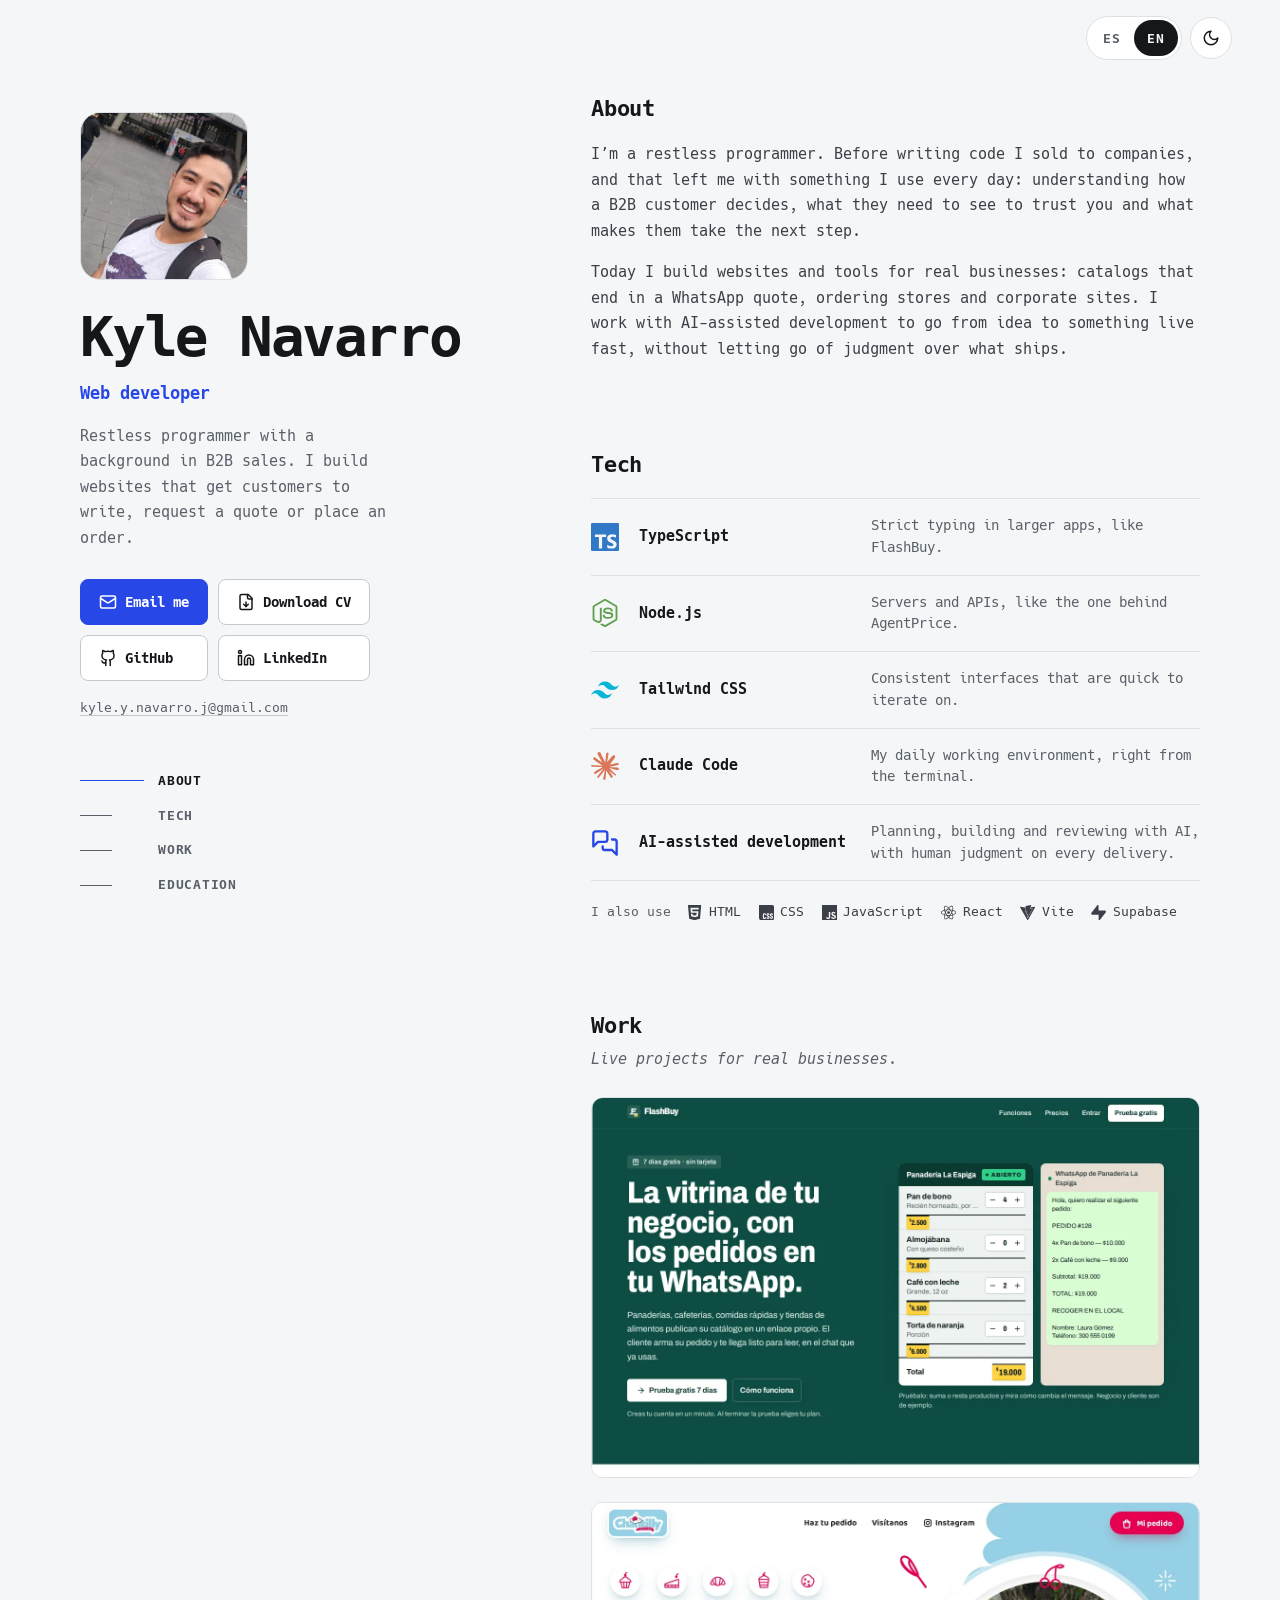
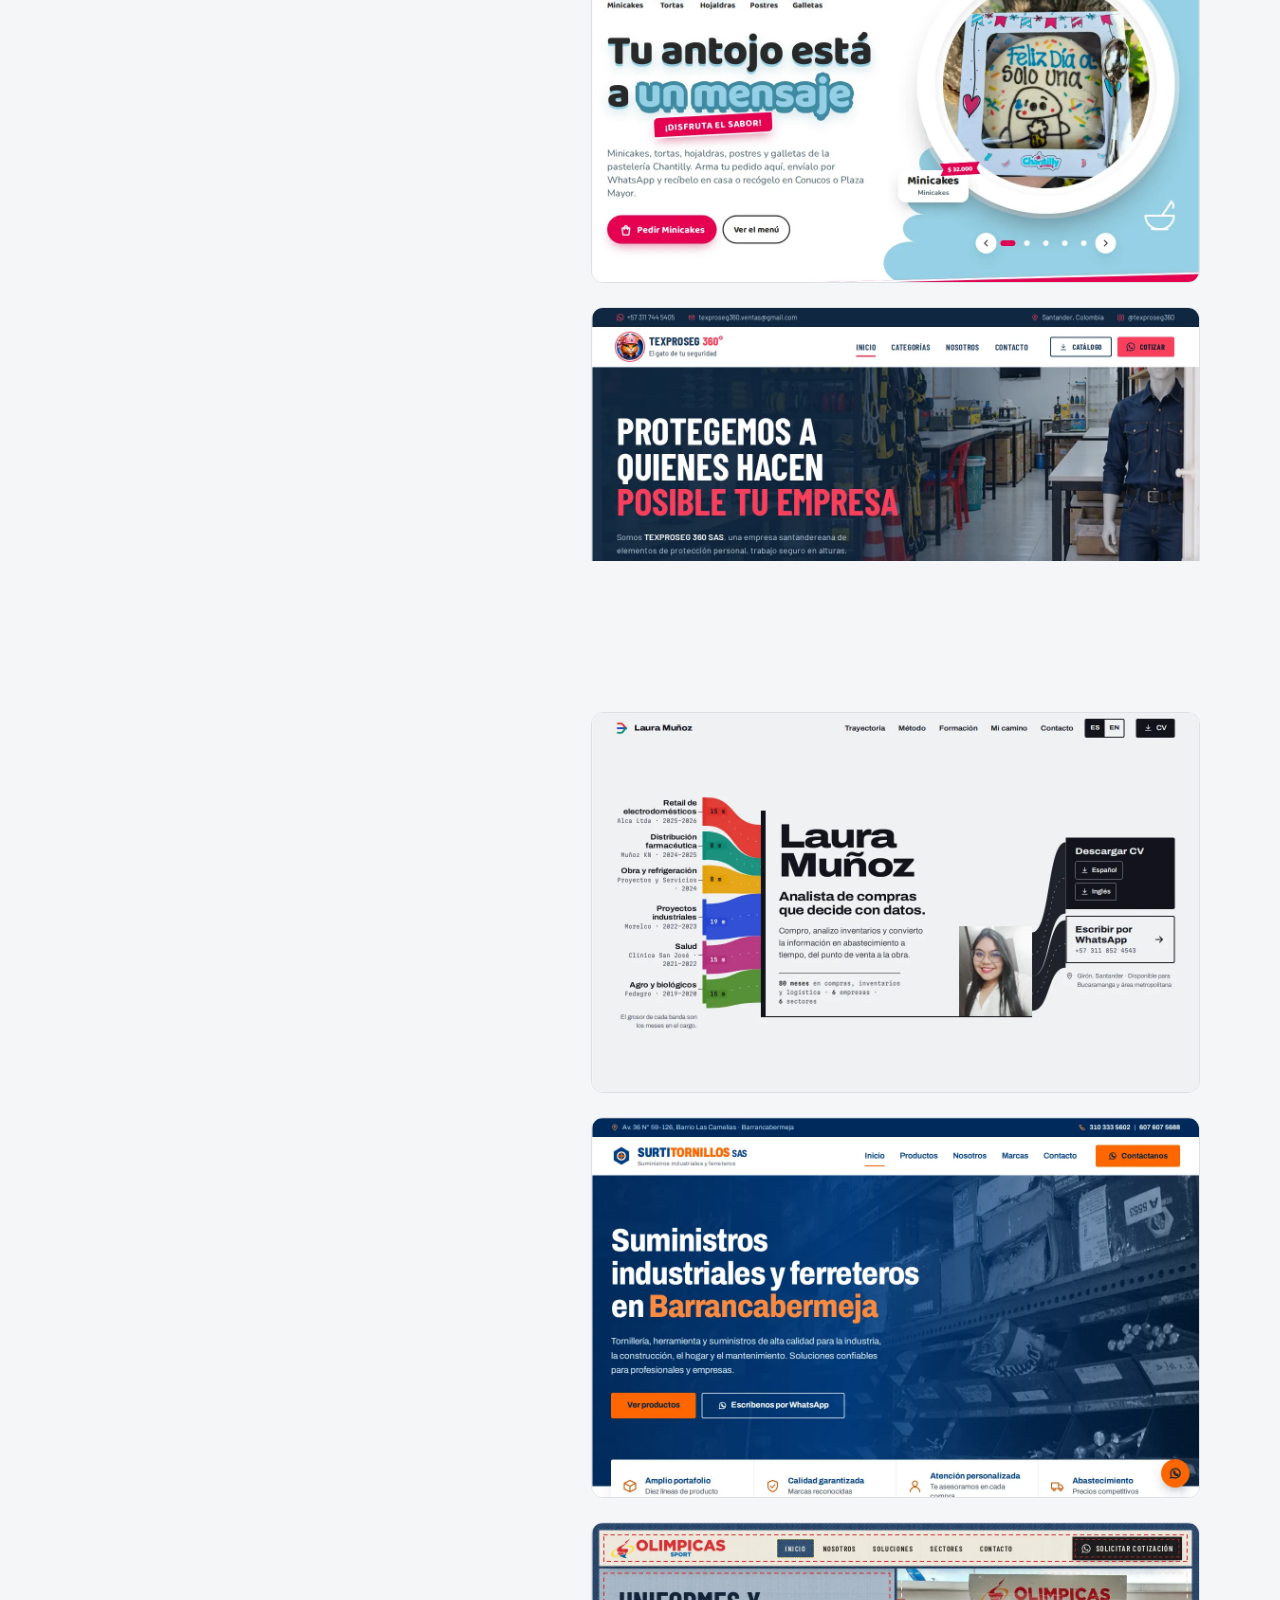
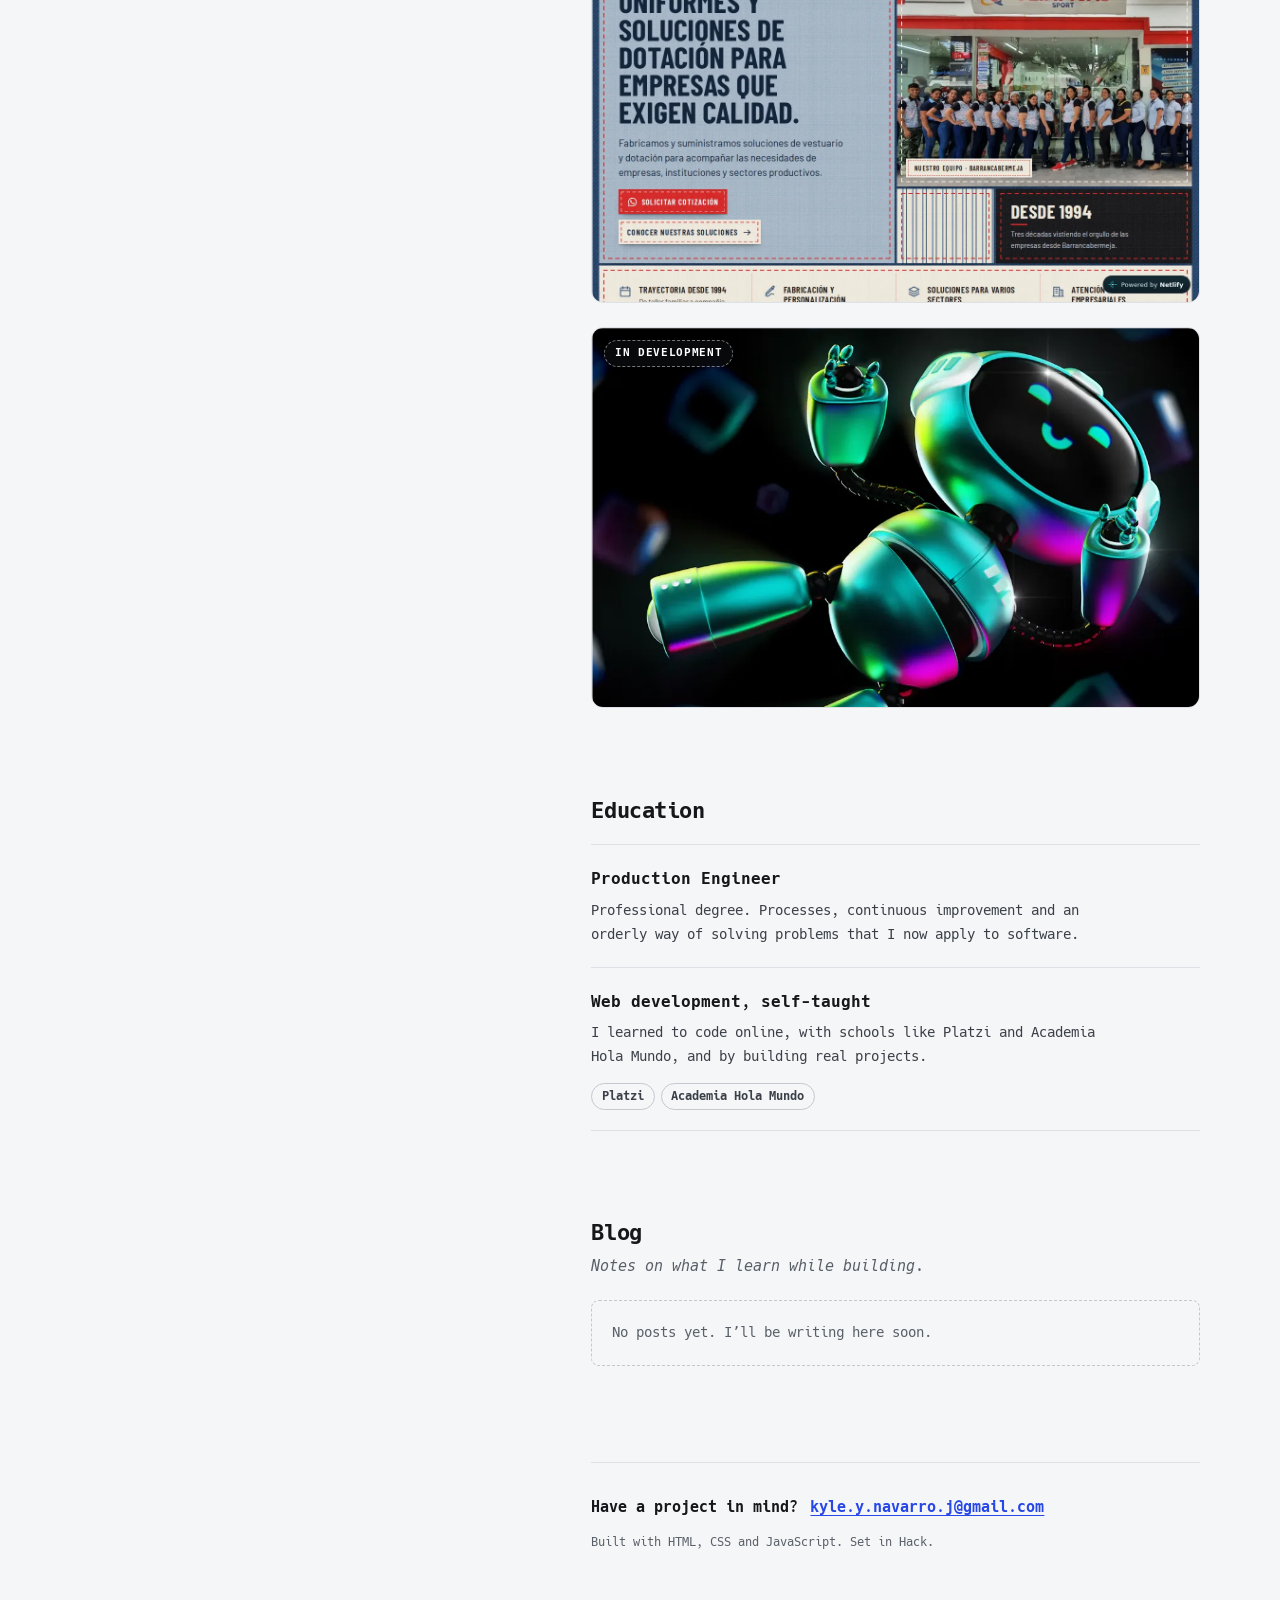
==== index.html @ 1c6d70a5 "Portafolio de Kyle Navarro: sitio estático bilingüe con tema claro/oscuro y CV Co-Authored-By: Claud" ====
<!doctype html>
<html lang="es" class="no-js">
<head>
  <meta charset="utf-8">
  <meta name="viewport" content="width=device-width, initial-scale=1">
  <title>Kyle Navarro · Desarrollador web</title>
  <meta name="description" content="Kyle Navarro, desarrollador web con background en ventas B2B. Webs y herramientas que llevan al cliente a cotizar, pedir o escribir." data-i18n-attr="content:meta.description">
  <meta name="color-scheme" content="light dark">
  <meta name="theme-color" content="#F5F6F7" media="(prefers-color-scheme: light)">
  <meta name="theme-color" content="#0D0F12" media="(prefers-color-scheme: dark)">
  <meta property="og:type" content="website">
  <meta property="og:title" content="Kyle Navarro · Desarrollador web">
  <meta property="og:description" content="Programador inquieto con background en ventas B2B.">
  <meta property="og:image" content="img/kyle-navarro.png">
  <link rel="icon" href="img/favicon.svg" type="image/svg+xml">
  <link rel="preload" href="fonts/hack-regular.woff2" as="font" type="font/woff2" crossorigin>
  <link rel="preload" href="fonts/hack-bold.woff2" as="font" type="font/woff2" crossorigin>
  <link rel="stylesheet" href="css/styles.css">
  <script>
    // Tema e idioma antes de pintar, para que no parpadee.
    (function () {
      var root = document.documentElement;
      root.classList.remove('no-js');
      root.classList.add('js');
      var theme = null;
      try { theme = localStorage.getItem('kn-theme'); } catch (e) {}
      if (theme !== 'light' && theme !== 'dark') {
        theme = window.matchMedia('(prefers-color-scheme: dark)').matches ? 'dark' : 'light';
      }
      root.dataset.theme = theme;
    })();
  </script>
</head>
<body>
  <svg xmlns="http://www.w3.org/2000/svg" style="display:none"><symbol id="b-typescript" viewBox="0 0 24 24"><path fill="currentColor" d="M1.125 0C.502 0 0 .502 0 1.125v21.75C0 23.498.502 24 1.125 24h21.75c.623 0 1.125-.502 1.125-1.125V1.125C24 .502 23.498 0 22.875 0zm17.363 9.75c.612 0 1.154.037 1.627.111a6.38 6.38 0 0 1 1.306.34v2.458a3.95 3.95 0 0 0-.643-.361 5.093 5.093 0 0 0-.717-.26 5.453 5.453 0 0 0-1.426-.2c-.3 0-.573.028-.819.086a2.1 2.1 0 0 0-.623.242c-.17.104-.3.229-.393.374a.888.888 0 0 0-.14.49c0 .196.053.373.156.529.104.156.252.304.443.444s.423.276.696.41c.273.135.582.274.926.416.47.197.892.407 1.266.628.374.222.695.473.963.753.268.279.472.598.614.957.142.359.214.776.214 1.253 0 .657-.125 1.21-.373 1.656a3.033 3.033 0 0 1-1.012 1.085 4.38 4.38 0 0 1-1.487.596c-.566.12-1.163.18-1.79.18a9.916 9.916 0 0 1-1.84-.164 5.544 5.544 0 0 1-1.512-.493v-2.63a5.033 5.033 0 0 0 3.237 1.2c.333 0 .624-.03.872-.09.249-.06.456-.144.623-.25.166-.108.29-.234.373-.38a1.023 1.023 0 0 0-.074-1.089 2.12 2.12 0 0 0-.537-.5 5.597 5.597 0 0 0-.807-.444 27.72 27.72 0 0 0-1.007-.436c-.918-.383-1.602-.852-2.053-1.405-.45-.553-.676-1.222-.676-2.005 0-.614.123-1.141.369-1.582.246-.441.58-.804 1.004-1.089a4.494 4.494 0 0 1 1.47-.629 7.536 7.536 0 0 1 1.77-.201zm-15.113.188h9.563v2.166H9.506v9.646H6.789v-9.646H3.375z"/></symbol><symbol id="b-nodedotjs" viewBox="0 0 24 24"><path fill="currentColor" d="M11.998,24c-0.321,0-0.641-0.084-0.922-0.247l-2.936-1.737c-0.438-0.245-0.224-0.332-0.08-0.383 c0.585-0.203,0.703-0.25,1.328-0.604c0.065-0.037,0.151-0.023,0.218,0.017l2.256,1.339c0.082,0.045,0.197,0.045,0.272,0l8.795-5.076 c0.082-0.047,0.134-0.141,0.134-0.238V6.921c0-0.099-0.053-0.192-0.137-0.242l-8.791-5.072c-0.081-0.047-0.189-0.047-0.271,0 L3.075,6.68C2.99,6.729,2.936,6.825,2.936,6.921v10.15c0,0.097,0.054,0.189,0.139,0.235l2.409,1.392 c1.307,0.654,2.108-0.116,2.108-0.89V7.787c0-0.142,0.114-0.253,0.256-0.253h1.115c0.139,0,0.255,0.112,0.255,0.253v10.021 c0,1.745-0.95,2.745-2.604,2.745c-0.508,0-0.909,0-2.026-0.551L2.28,18.675c-0.57-0.329-0.922-0.945-0.922-1.604V6.921 c0-0.659,0.353-1.275,0.922-1.603l8.795-5.082c0.557-0.315,1.296-0.315,1.848,0l8.794,5.082c0.57,0.329,0.924,0.944,0.924,1.603 v10.15c0,0.659-0.354,1.273-0.924,1.604l-8.794,5.078C12.643,23.916,12.324,24,11.998,24z M19.099,13.993 c0-1.9-1.284-2.406-3.987-2.763c-2.731-0.361-3.009-0.548-3.009-1.187c0-0.528,0.235-1.233,2.258-1.233 c1.807,0,2.473,0.389,2.747,1.607c0.024,0.115,0.129,0.199,0.247,0.199h1.141c0.071,0,0.138-0.031,0.186-0.081 c0.048-0.054,0.074-0.123,0.067-0.196c-0.177-2.098-1.571-3.076-4.388-3.076c-2.508,0-4.004,1.058-4.004,2.833 c0,1.925,1.488,2.457,3.895,2.695c2.88,0.282,3.103,0.703,3.103,1.269c0,0.983-0.789,1.402-2.642,1.402 c-2.327,0-2.839-0.584-3.011-1.742c-0.02-0.124-0.126-0.215-0.253-0.215h-1.137c-0.141,0-0.254,0.112-0.254,0.253 c0,1.482,0.806,3.248,4.655,3.248C17.501,17.007,19.099,15.91,19.099,13.993z"/></symbol><symbol id="b-tailwindcss" viewBox="0 0 24 24"><path fill="currentColor" d="M12.001,4.8c-3.2,0-5.2,1.6-6,4.8c1.2-1.6,2.6-2.2,4.2-1.8c0.913,0.228,1.565,0.89,2.288,1.624 C13.666,10.618,15.027,12,18.001,12c3.2,0,5.2-1.6,6-4.8c-1.2,1.6-2.6,2.2-4.2,1.8c-0.913-0.228-1.565-0.89-2.288-1.624 C16.337,6.182,14.976,4.8,12.001,4.8z M6.001,12c-3.2,0-5.2,1.6-6,4.8c1.2-1.6,2.6-2.2,4.2-1.8c0.913,0.228,1.565,0.89,2.288,1.624 c1.177,1.194,2.538,2.576,5.512,2.576c3.2,0,5.2-1.6,6-4.8c-1.2,1.6-2.6,2.2-4.2,1.8c-0.913-0.228-1.565-0.89-2.288-1.624 C10.337,13.382,8.976,12,6.001,12z"/></symbol><symbol id="b-claude" viewBox="0 0 24 24"><path fill="currentColor" d="m4.7144 15.9555 4.7174-2.6471.079-.2307-.079-.1275h-.2307l-.7893-.0486-2.6956-.0729-2.3375-.0971-2.2646-.1214-.5707-.1215-.5343-.7042.0546-.3522.4797-.3218.686.0608 1.5179.1032 2.2767.1578 1.6514.0972 2.4468.255h.3886l.0546-.1579-.1336-.0971-.1032-.0972L6.973 9.8356l-2.55-1.6879-1.3356-.9714-.7225-.4918-.3643-.4614-.1578-1.0078.6557-.7225.8803.0607.2246.0607.8925.686 1.9064 1.4754 2.4893 1.8336.3643.3035.1457-.1032.0182-.0728-.164-.2733-1.3539-2.4467-1.445-2.4893-.6435-1.032-.17-.6194c-.0607-.255-.1032-.4674-.1032-.7285L6.287.1335 6.6997 0l.9957.1336.419.3642.6192 1.4147 1.0018 2.2282 1.5543 3.0296.4553.8985.2429.8318.091.255h.1579v-.1457l.1275-1.706.2368-2.0947.2307-2.6957.0789-.7589.3764-.9107.7468-.4918.5828.2793.4797.686-.0668.4433-.2853 1.8517-.5586 2.9021-.3643 1.9429h.2125l.2429-.2429.9835-1.3053 1.6514-2.0643.7286-.8196.85-.9046.5464-.4311h1.0321l.759 1.1293-.34 1.1657-1.0625 1.3478-.8804 1.1414-1.2628 1.7-.7893 1.36.0729.1093.1882-.0183 2.8535-.607 1.5421-.2794 1.8396-.3157.8318.3886.091.3946-.3278.8075-1.967.4857-2.3072.4614-3.4364.8136-.0425.0304.0486.0607 1.5482.1457.6618.0364h1.621l3.0175.2247.7892.522.4736.6376-.079.4857-1.2142.6193-1.6393-.3886-3.825-.9107-1.3113-.3279h-.1822v.1093l1.0929 1.0686 2.0035 1.8092 2.5075 2.3314.1275.5768-.3218.4554-.34-.0486-2.2039-1.6575-.85-.7468-1.9246-1.621h-.1275v.17l.4432.6496 2.3436 3.5214.1214 1.0807-.17.3521-.6071.2125-.6679-.1214-1.3721-1.9246L14.38 17.959l-1.1414-1.9428-.1397.079-.674 7.2552-.3156.3703-.7286.2793-.6071-.4614-.3218-.7468.3218-1.4753.3886-1.9246.3157-1.53.2853-1.9004.17-.6314-.0121-.0425-.1397.0182-1.4328 1.9672-2.1796 2.9446-1.7243 1.8456-.4128.164-.7164-.3704.0667-.6618.4008-.5889 2.386-3.0357 1.4389-1.882.929-1.0868-.0062-.1579h-.0546l-6.3385 4.1164-1.1293.1457-.4857-.4554.0608-.7467.2307-.2429 1.9064-1.3114Z"/></symbol><symbol id="b-html5" viewBox="0 0 24 24"><path fill="currentColor" d="M1.5 0h21l-1.91 21.563L11.977 24l-8.564-2.438L1.5 0zm7.031 9.75l-.232-2.718 10.059.003.23-2.622L5.412 4.41l.698 8.01h9.126l-.326 3.426-2.91.804-2.955-.81-.188-2.11H6.248l.33 4.171L12 19.351l5.379-1.443.744-8.157H8.531z"/></symbol><symbol id="b-css" viewBox="0 0 24 24"><path fill="currentColor" d="M0 0v20.16A3.84 3.84 0 0 0 3.84 24h16.32A3.84 3.84 0 0 0 24 20.16V3.84A3.84 3.84 0 0 0 20.16 0Zm14.256 13.08c1.56 0 2.28 1.08 2.304 2.64h-1.608c.024-.288-.048-.6-.144-.84-.096-.192-.288-.264-.552-.264-.456 0-.696.264-.696.84-.024.576.288.888.768 1.08.72.288 1.608.744 1.92 1.296q.432.648.432 1.656c0 1.608-.912 2.592-2.496 2.592-1.656 0-2.4-1.032-2.424-2.688h1.68c0 .792.264 1.176.792 1.176.264 0 .456-.072.552-.24.192-.312.24-1.176-.048-1.512-.312-.408-.912-.6-1.32-.816q-.828-.396-1.224-.936c-.24-.36-.36-.888-.36-1.536 0-1.44.936-2.472 2.424-2.448m5.4 0c1.584 0 2.304 1.08 2.328 2.64h-1.608c0-.288-.048-.6-.168-.84-.096-.192-.264-.264-.528-.264-.48 0-.72.264-.72.84s.288.888.792 1.08c.696.288 1.608.744 1.92 1.296.264.432.408.984.408 1.656.024 1.608-.888 2.592-2.472 2.592-1.68 0-2.424-1.056-2.448-2.688h1.68c0 .744.264 1.176.792 1.176.264 0 .456-.072.552-.24.216-.312.264-1.176-.048-1.512-.288-.408-.888-.6-1.32-.816-.552-.264-.96-.576-1.2-.936s-.36-.888-.36-1.536c-.024-1.44.912-2.472 2.4-2.448m-11.031.018c.711-.006 1.419.198 1.839.63.432.432.672 1.128.648 1.992H9.336c.024-.456-.096-.792-.432-.96-.312-.144-.768-.048-.888.24-.12.264-.192.576-.168.864v3.504c0 .744.264 1.128.768 1.128a.65.65 0 0 0 .552-.264c.168-.24.192-.552.168-.84h1.776c.096 1.632-.984 2.712-2.568 2.688-1.536 0-2.496-.864-2.472-2.472v-4.032c0-.816.24-1.44.696-1.848.432-.408 1.146-.624 1.857-.63"/></symbol><symbol id="b-javascript" viewBox="0 0 24 24"><path fill="currentColor" d="M0 0h24v24H0V0zm22.034 18.276c-.175-1.095-.888-2.015-3.003-2.873-.736-.345-1.554-.585-1.797-1.14-.091-.33-.105-.51-.046-.705.15-.646.915-.84 1.515-.66.39.12.75.42.976.9 1.034-.676 1.034-.676 1.755-1.125-.27-.42-.404-.601-.586-.78-.63-.705-1.469-1.065-2.834-1.034l-.705.089c-.676.165-1.32.525-1.71 1.005-1.14 1.291-.811 3.541.569 4.471 1.365 1.02 3.361 1.244 3.616 2.205.24 1.17-.87 1.545-1.966 1.41-.811-.18-1.26-.586-1.755-1.336l-1.83 1.051c.21.48.45.689.81 1.109 1.74 1.756 6.09 1.666 6.871-1.004.029-.09.24-.705.074-1.65l.046.067zm-8.983-7.245h-2.248c0 1.938-.009 3.864-.009 5.805 0 1.232.063 2.363-.138 2.711-.33.689-1.18.601-1.566.48-.396-.196-.597-.466-.83-.855-.063-.105-.11-.196-.127-.196l-1.825 1.125c.305.63.75 1.172 1.324 1.517.855.51 2.004.675 3.207.405.783-.226 1.458-.691 1.811-1.411.51-.93.402-2.07.397-3.346.012-2.054 0-4.109 0-6.179l.004-.056z"/></symbol><symbol id="b-react" viewBox="0 0 24 24"><path fill="currentColor" d="M14.23 12.004a2.236 2.236 0 0 1-2.235 2.236 2.236 2.236 0 0 1-2.236-2.236 2.236 2.236 0 0 1 2.235-2.236 2.236 2.236 0 0 1 2.236 2.236zm2.648-10.69c-1.346 0-3.107.96-4.888 2.622-1.78-1.653-3.542-2.602-4.887-2.602-.41 0-.783.093-1.106.278-1.375.793-1.683 3.264-.973 6.365C1.98 8.917 0 10.42 0 12.004c0 1.59 1.99 3.097 5.043 4.03-.704 3.113-.39 5.588.988 6.38.32.187.69.275 1.102.275 1.345 0 3.107-.96 4.888-2.624 1.78 1.654 3.542 2.603 4.887 2.603.41 0 .783-.09 1.106-.275 1.374-.792 1.683-3.263.973-6.365C22.02 15.096 24 13.59 24 12.004c0-1.59-1.99-3.097-5.043-4.032.704-3.11.39-5.587-.988-6.38-.318-.184-.688-.277-1.092-.278zm-.005 1.09v.006c.225 0 .406.044.558.127.666.382.955 1.835.73 3.704-.054.46-.142.945-.25 1.44-.96-.236-2.006-.417-3.107-.534-.66-.905-1.345-1.727-2.035-2.447 1.592-1.48 3.087-2.292 4.105-2.295zm-9.77.02c1.012 0 2.514.808 4.11 2.28-.686.72-1.37 1.537-2.02 2.442-1.107.117-2.154.298-3.113.538-.112-.49-.195-.964-.254-1.42-.23-1.868.054-3.32.714-3.707.19-.09.4-.127.563-.132zm4.882 3.05c.455.468.91.992 1.36 1.564-.44-.02-.89-.034-1.345-.034-.46 0-.915.01-1.36.034.44-.572.895-1.096 1.345-1.565zM12 8.1c.74 0 1.477.034 2.202.093.406.582.802 1.203 1.183 1.86.372.64.71 1.29 1.018 1.946-.308.655-.646 1.31-1.013 1.95-.38.66-.773 1.288-1.18 1.87-.728.063-1.466.098-2.21.098-.74 0-1.477-.035-2.202-.093-.406-.582-.802-1.204-1.183-1.86-.372-.64-.71-1.29-1.018-1.946.303-.657.646-1.313 1.013-1.954.38-.66.773-1.286 1.18-1.868.728-.064 1.466-.098 2.21-.098zm-3.635.254c-.24.377-.48.763-.704 1.16-.225.39-.435.782-.635 1.174-.265-.656-.49-1.31-.676-1.947.64-.15 1.315-.283 2.015-.386zm7.26 0c.695.103 1.365.23 2.006.387-.18.632-.405 1.282-.66 1.933-.2-.39-.41-.783-.64-1.174-.225-.392-.465-.774-.705-1.146zm3.063.675c.484.15.944.317 1.375.498 1.732.74 2.852 1.708 2.852 2.476-.005.768-1.125 1.74-2.857 2.475-.42.18-.88.342-1.355.493-.28-.958-.646-1.956-1.1-2.98.45-1.017.81-2.01 1.085-2.964zm-13.395.004c.278.96.645 1.957 1.1 2.98-.45 1.017-.812 2.01-1.086 2.964-.484-.15-.944-.318-1.37-.5-1.732-.737-2.852-1.706-2.852-2.474 0-.768 1.12-1.742 2.852-2.476.42-.18.88-.342 1.356-.494zm11.678 4.28c.265.657.49 1.312.676 1.948-.64.157-1.316.29-2.016.39.24-.375.48-.762.705-1.158.225-.39.435-.788.636-1.18zm-9.945.02c.2.392.41.783.64 1.175.23.39.465.772.705 1.143-.695-.102-1.365-.23-2.006-.386.18-.63.406-1.282.66-1.933zM17.92 16.32c.112.493.2.968.254 1.423.23 1.868-.054 3.32-.714 3.708-.147.09-.338.128-.563.128-1.012 0-2.514-.807-4.11-2.28.686-.72 1.37-1.536 2.02-2.44 1.107-.118 2.154-.3 3.113-.54zm-11.83.01c.96.234 2.006.415 3.107.532.66.905 1.345 1.727 2.035 2.446-1.595 1.483-3.092 2.295-4.11 2.295-.22-.005-.406-.05-.553-.132-.666-.38-.955-1.834-.73-3.703.054-.46.142-.944.25-1.438zm4.56.64c.44.02.89.034 1.345.034.46 0 .915-.01 1.36-.034-.44.572-.895 1.095-1.345 1.565-.455-.47-.91-.993-1.36-1.565z"/></symbol><symbol id="b-vite" viewBox="0 0 24 24"><path fill="currentColor" d="m8.286 10.578.512-8.657a.306.306 0 0 1 .247-.282L17.377.006a.306.306 0 0 1 .353.385l-1.558 5.403a.306.306 0 0 0 .352.385l2.388-.46a.306.306 0 0 1 .332.438l-6.79 13.55-.123.19a.294.294 0 0 1-.252.14c-.177 0-.35-.152-.305-.369l1.095-5.301a.306.306 0 0 0-.388-.355l-1.433.435a.306.306 0 0 1-.389-.354l.69-3.375a.306.306 0 0 0-.37-.36l-2.32.536a.306.306 0 0 1-.374-.316zm14.976-7.926L17.284 3.74l-.544 1.887 2.077-.4a.8.8 0 0 1 .84.369.8.8 0 0 1 .034.783L12.9 19.93l-.013.025-.015.023-.122.19a.801.801 0 0 1-.672.37.826.826 0 0 1-.634-.302.8.8 0 0 1-.16-.67l1.029-4.981-1.12.34a.81.81 0 0 1-.86-.262.802.802 0 0 1-.165-.67l.63-3.08-2.027.468a.808.808 0 0 1-.768-.233.81.81 0 0 1-.217-.6l.389-6.57-7.44-1.33a.612.612 0 0 0-.64.906L11.58 23.691a.612.612 0 0 0 1.066-.004l11.26-20.135a.612.612 0 0 0-.644-.9z"/></symbol><symbol id="b-supabase" viewBox="0 0 24 24"><path fill="currentColor" d="M11.9 1.036c-.015-.986-1.26-1.41-1.874-.637L.764 12.05C-.33 13.427.65 15.455 2.409 15.455h9.579l.113 7.51c.014.985 1.259 1.408 1.873.636l9.262-11.653c1.093-1.375.113-3.403-1.645-3.403h-9.642z"/></symbol><symbol id="i-mail" viewBox="0 0 24 24" fill="none" stroke="currentColor" stroke-width="2" stroke-linecap="round" stroke-linejoin="round"><rect width="20" height="16" x="2" y="4" rx="2"/><path d="m22 7-8.97 5.7a1.94 1.94 0 0 1-2.06 0L2 7"/></symbol><symbol id="i-file" viewBox="0 0 24 24" fill="none" stroke="currentColor" stroke-width="2" stroke-linecap="round" stroke-linejoin="round"><path d="M15 2H6a2 2 0 0 0-2 2v16a2 2 0 0 0 2 2h12a2 2 0 0 0 2-2V7Z"/><path d="M14 2v4a2 2 0 0 0 2 2h4"/><path d="M12 12v6"/><path d="m9 15 3 3 3-3"/></symbol><symbol id="i-github" viewBox="0 0 24 24" fill="none" stroke="currentColor" stroke-width="2" stroke-linecap="round" stroke-linejoin="round"><path d="M15 22v-4a4.8 4.8 0 0 0-1-3.5c3 0 6-2 6-5.5.08-1.25-.27-2.48-1-3.5.28-1.15.28-2.35 0-3.5 0 0-1 0-3 1.5-2.64-.5-5.36-.5-8 0C6 2 5 2 5 2c-.3 1.15-.3 2.35 0 3.5A5.403 5.403 0 0 0 4 9c0 3.5 3 5.5 6 5.5-.39.49-.68 1.05-.85 1.65-.17.6-.22 1.23-.15 1.85v4"/><path d="M9 18c-4.51 2-5-2-5-2"/></symbol><symbol id="i-linkedin" viewBox="0 0 24 24" fill="none" stroke="currentColor" stroke-width="2" stroke-linecap="round" stroke-linejoin="round"><path d="M16 8a6 6 0 0 1 6 6v7h-4v-7a2 2 0 0 0-2-2 2 2 0 0 0-2 2v7h-4v-7a6 6 0 0 1 6-6z"/><rect width="4" height="12" x="2" y="9"/><circle cx="4" cy="4" r="2"/></symbol><symbol id="i-sun" viewBox="0 0 24 24" fill="none" stroke="currentColor" stroke-width="2" stroke-linecap="round" stroke-linejoin="round"><circle cx="12" cy="12" r="4"/><path d="M12 2v2"/><path d="M12 20v2"/><path d="m4.93 4.93 1.41 1.41"/><path d="m17.66 17.66 1.41 1.41"/><path d="M2 12h2"/><path d="M20 12h2"/><path d="m6.34 17.66-1.41 1.41"/><path d="m19.07 4.93-1.41 1.41"/></symbol><symbol id="i-moon" viewBox="0 0 24 24" fill="none" stroke="currentColor" stroke-width="2" stroke-linecap="round" stroke-linejoin="round"><path d="M12 3a6 6 0 0 0 9 9 9 9 0 1 1-9-9Z"/></symbol><symbol id="i-arrow" viewBox="0 0 24 24" fill="none" stroke="currentColor" stroke-width="2" stroke-linecap="round" stroke-linejoin="round"><path d="M7 7h10v10"/><path d="M7 17 17 7"/></symbol><symbol id="i-chat" viewBox="0 0 24 24" fill="none" stroke="currentColor" stroke-width="2" stroke-linecap="round" stroke-linejoin="round"><path d="M14 9a2 2 0 0 1-2 2H6l-4 4V4a2 2 0 0 1 2-2h8a2 2 0 0 1 2 2z"/><path d="M18 9h2a2 2 0 0 1 2 2v11l-4-4h-6a2 2 0 0 1-2-2v-1"/></symbol><symbol id="i-plus" viewBox="0 0 24 24" fill="none" stroke="currentColor" stroke-width="2" stroke-linecap="round" stroke-linejoin="round"><path d="M5 12h14"/><path d="M12 5v14"/></symbol></svg>

  <a class="skip" href="#contenido" data-i18n="skip">Saltar al contenido</a>

  <div class="controls" role="group" aria-label="Preferencias" data-i18n-attr="aria-label:controls.label">
    <div class="lang" role="group" aria-label="Idioma" data-i18n-attr="aria-label:lang.label">
      <span class="lang__thumb" aria-hidden="true"></span>
      <button type="button" class="lang__opt" data-lang="es" aria-pressed="true" lang="es">ES</button>
      <button type="button" class="lang__opt" data-lang="en" aria-pressed="false" lang="en">EN</button>
    </div>
    <button type="button" class="theme-toggle" id="theme-toggle" aria-label="Cambiar a modo oscuro">
      <svg class="icon icon--sun" aria-hidden="true"><use href="#i-sun"/></svg>
      <svg class="icon icon--moon" aria-hidden="true"><use href="#i-moon"/></svg>
    </button>
  </div>

  <div class="layout">
    <header class="intro">
      <div class="intro__inner">
        <img class="intro__photo" src="img/kyle-navarro.png" width="400" height="400" alt="Kyle Navarro sonriendo, con camiseta gris y morral" data-i18n-attr="alt:hero.photoAlt">
        <h1 class="intro__name">Kyle Navarro</h1>
        <p class="intro__role" data-i18n="hero.role">Desarrollador web</p>
        <p class="intro__pitch" data-i18n="hero.pitch">Programador inquieto con background en ventas B2B. Hago webs que llevan al cliente a escribir, cotizar o pedir.</p>

        <div class="actions">
          <a class="btn btn--primary" href="mailto:kyle.y.navarro.j@gmail.com?subject=Hola%20Kyle%2C%20vi%20tu%20portafolio" data-i18n-attr="href:hero.mailto">
            <svg class="icon" aria-hidden="true"><use href="#i-mail"/></svg>
            <span data-i18n="hero.email">Escríbeme</span>
          </a>
          <a class="btn" href="files/CV-Kyle-Navarro.pdf" download>
            <svg class="icon" aria-hidden="true"><use href="#i-file"/></svg>
            <span data-i18n="hero.cv">Descargar CV</span>
          </a>
          <a class="btn btn--icon" href="https://github.com/kylenavarro" target="_blank" rel="noopener" aria-label="GitHub de Kyle Navarro" data-i18n-attr="aria-label:hero.githubLabel">
            <svg class="icon" aria-hidden="true"><use href="#i-github"/></svg>
            <span class="btn__label">GitHub</span>
          </a>
          <a class="btn btn--icon" href="https://www.linkedin.com/in/kyle-navarro-geek" target="_blank" rel="noopener" aria-label="LinkedIn de Kyle Navarro" data-i18n-attr="aria-label:hero.linkedinLabel">
            <svg class="icon" aria-hidden="true"><use href="#i-linkedin"/></svg>
            <span class="btn__label">LinkedIn</span>
          </a>
        </div>
        <p class="intro__mail"><a href="mailto:kyle.y.navarro.j@gmail.com">kyle.y.navarro.j@gmail.com</a></p>

        <nav class="toc" aria-label="Secciones" data-i18n-attr="aria-label:nav.label">
          <ul>
            <li><a href="#sobre-mi" data-i18n="nav.about">Sobre mí</a></li>
            <li><a href="#tecnologias" data-i18n="nav.tech">Tecnologías</a></li>
            <li><a href="#experiencia" data-i18n="nav.work">Experiencia</a></li>
            <li><a href="#formacion" data-i18n="nav.edu">Formación</a></li>
            <li><a href="#blog" data-i18n="nav.blog">Blog</a></li>
          </ul>
        </nav>
      </div>
    </header>

    <main id="contenido" class="content">
      <section id="sobre-mi" class="section" aria-labelledby="h-about">
        <h2 id="h-about" class="section__title" data-i18n="about.title">Sobre mí</h2>
        <div class="prose">
          <p data-i18n="about.p1">Soy un programador inquieto. Antes de escribir código vendía a empresas, y eso me dejó algo que uso todos los días: entender cómo decide un cliente B2B, qué necesita ver para confiar y qué lo hace dar el siguiente paso.</p>
          <p data-i18n="about.p2">Hoy construyo webs y herramientas para negocios reales: catálogos que terminan en una cotización por WhatsApp, tiendas de pedidos y sitios corporativos. Trabajo con desarrollo asistido por IA para pasar rápido de la idea a algo publicado, sin soltar el criterio sobre lo que se entrega.</p>
        </div>
      </section>

      <section id="tecnologias" class="section" aria-labelledby="h-tech">
        <h2 id="h-tech" class="section__title" data-i18n="tech.title">Tecnologías</h2>
        <ul class="stack">
          <li class="stack__row">
            <svg class="stack__logo" style="--brand:#3178C6" aria-hidden="true"><use href="#b-typescript"/></svg>
            <span class="stack__name">TypeScript</span>
            <span class="stack__use" data-i18n="tech.ts">Tipado estricto en apps grandes, como FlashBuy.</span>
          </li>
          <li class="stack__row">
            <svg class="stack__logo" style="--brand:#5FA04E" aria-hidden="true"><use href="#b-nodedotjs"/></svg>
            <span class="stack__name">Node.js</span>
            <span class="stack__use" data-i18n="tech.node">Servidores y APIs, como el de AgentPrice.</span>
          </li>
          <li class="stack__row">
            <svg class="stack__logo" style="--brand:#06B6D4" aria-hidden="true"><use href="#b-tailwindcss"/></svg>
            <span class="stack__name">Tailwind CSS</span>
            <span class="stack__use" data-i18n="tech.tw">Interfaces consistentes y rápidas de iterar.</span>
          </li>
          <li class="stack__row">
            <svg class="stack__logo" style="--brand:#D97757" aria-hidden="true"><use href="#b-claude"/></svg>
            <span class="stack__name">Claude Code</span>
            <span class="stack__use" data-i18n="tech.cc">Mi entorno de trabajo diario, desde la terminal.</span>
          </li>
          <li class="stack__row">
            <svg class="stack__logo stack__logo--line" aria-hidden="true"><use href="#i-chat"/></svg>
            <span class="stack__name" data-i18n="tech.aiName">Desarrollo asistido por&nbsp;IA</span>
            <span class="stack__use" data-i18n="tech.ai">Planear, construir y revisar con IA, con criterio humano en cada entrega.</span>
          </li>
        </ul>
        <p class="also">
          <span data-i18n="tech.also">También uso</span>
          <span class="also__list">
            <span class="also__item"><svg aria-hidden="true"><use href="#b-html5"/></svg>HTML</span>
            <span class="also__item"><svg aria-hidden="true"><use href="#b-css"/></svg>CSS</span>
            <span class="also__item"><svg aria-hidden="true"><use href="#b-javascript"/></svg>JavaScript</span>
            <span class="also__item"><svg aria-hidden="true"><use href="#b-react"/></svg>React</span>
            <span class="also__item"><svg aria-hidden="true"><use href="#b-vite"/></svg>Vite</span>
            <span class="also__item"><svg aria-hidden="true"><use href="#b-supabase"/></svg>Supabase</span>
          </span>
        </p>
      </section>

      <section id="experiencia" class="section" aria-labelledby="h-work">
        <h2 id="h-work" class="section__title" data-i18n="work.title">Experiencia</h2>
        <p class="section__lead" data-i18n="work.lead">Proyectos publicados para negocios reales.</p>

        <ol class="projects">
          <li class="project" data-reveal>
            <div class="project__media">
              <img src="img/proyectos/flashbuy.webp" width="1280" height="800" loading="lazy" decoding="async" alt="Captura de la página de inicio de FlashBuy" data-i18n-attr="alt:work.alt.flashbuy">
              <button type="button" class="project__toggle" aria-expanded="false" aria-controls="info-flashbuy">
                <span class="project__toggle-name">FlashBuy</span>
                <svg class="icon" aria-hidden="true"><use href="#i-plus"/></svg>
              </button>
            </div>
            <div class="project__info" id="info-flashbuy">
              <div class="project__info-inner">
                <h3 class="project__name">FlashBuy</h3>
                <p class="project__desc" data-i18n="work.flashbuy">SaaS de pedidos por WhatsApp para restaurantes, cafeterías y panaderías. Cada negocio tiene su catálogo, su panel y su página pública; el pedido le llega listo a su WhatsApp.</p>
                <ul class="tags tags--overlay" aria-label="Tecnologías" data-i18n-attr="aria-label:work.tagsLabel"><li>React 19</li><li>TypeScript</li><li>Vite</li><li>Tailwind CSS 4</li><li>Supabase</li><li>Cloudflare Workers</li></ul>
                <a class="btn btn--primary project__visit" href="https://flashbuy.app" target="_blank" rel="noopener">
                  <span data-i18n="work.visit">Visitar proyecto</span>
                  <svg class="icon" aria-hidden="true"><use href="#i-arrow"/></svg>
                </a>
              </div>
            </div>
          </li>

          <li class="project" data-reveal>
            <div class="project__media">
              <img src="img/proyectos/chantilly.webp" width="1280" height="800" loading="lazy" decoding="async" alt="Captura de la página de inicio de Chantilly" data-i18n-attr="alt:work.alt.chantilly">
              <button type="button" class="project__toggle" aria-expanded="false" aria-controls="info-chantilly">
                <span class="project__toggle-name">Chantilly</span>
                <svg class="icon" aria-hidden="true"><use href="#i-plus"/></svg>
              </button>
            </div>
            <div class="project__info" id="info-chantilly">
              <div class="project__info-inner">
                <h3 class="project__name">Chantilly</h3>
                <p class="project__desc" data-i18n="work.chantilly">Web de una pastelería en Bucaramanga: el cliente arma su pedido y se abre WhatsApp con el mensaje listo. Incluye panel de pedidos, productos y ventas.</p>
                <ul class="tags tags--overlay" aria-label="Tecnologías" data-i18n-attr="aria-label:work.tagsLabel"><li>Vite</li><li>Tailwind CSS 4</li><li>JavaScript</li><li>Supabase</li></ul>
                <a class="btn btn--primary project__visit" href="https://www.chantillycom.com" target="_blank" rel="noopener">
                  <span data-i18n="work.visit">Visitar proyecto</span>
                  <svg class="icon" aria-hidden="true"><use href="#i-arrow"/></svg>
                </a>
              </div>
            </div>
          </li>

          <li class="project" data-reveal>
            <div class="project__media">
              <img src="img/proyectos/texproseg.webp" width="1280" height="800" loading="lazy" decoding="async" alt="Captura de la página de inicio de Texproseg 360" data-i18n-attr="alt:work.alt.texproseg">
              <button type="button" class="project__toggle" aria-expanded="false" aria-controls="info-texproseg">
                <span class="project__toggle-name">Texproseg 360°</span>
                <svg class="icon" aria-hidden="true"><use href="#i-plus"/></svg>
              </button>
            </div>
            <div class="project__info" id="info-texproseg">
              <div class="project__info-inner">
                <h3 class="project__name">Texproseg 360°</h3>
                <p class="project__desc" data-i18n="work.texproseg">Sitio corporativo y catálogo de elementos de protección personal, dotación y señalización. Lleva a cotizar por WhatsApp o a descargar el catálogo en PDF.</p>
                <ul class="tags tags--overlay" aria-label="Tecnologías" data-i18n-attr="aria-label:work.tagsLabel"><li>HTML</li><li>CSS</li><li>Cloudflare</li></ul>
                <a class="btn btn--primary project__visit" href="https://www.texproseg360.com" target="_blank" rel="noopener">
                  <span data-i18n="work.visit">Visitar proyecto</span>
                  <svg class="icon" aria-hidden="true"><use href="#i-arrow"/></svg>
                </a>
              </div>
            </div>
          </li>

          <li class="project" data-reveal>
            <div class="project__media">
              <img src="img/proyectos/lauramunoz.webp" width="1280" height="800" loading="lazy" decoding="async" alt="Captura de la página de inicio de Laura Muñoz" data-i18n-attr="alt:work.alt.lauramunoz">
              <button type="button" class="project__toggle" aria-expanded="false" aria-controls="info-lauramunoz">
                <span class="project__toggle-name">Laura Muñoz</span>
                <svg class="icon" aria-hidden="true"><use href="#i-plus"/></svg>
              </button>
            </div>
            <div class="project__info" id="info-lauramunoz">
              <div class="project__info-inner">
                <h3 class="project__name">Laura Muñoz</h3>
                <p class="project__desc" data-i18n="work.lauramunoz">Sitio personal bilingüe para una analista de compras, con CV descargable en español e inglés. Abre en inglés según el país del visitante.</p>
                <ul class="tags tags--overlay" aria-label="Tecnologías" data-i18n-attr="aria-label:work.tagsLabel"><li>HTML</li><li>CSS</li><li>JavaScript</li><li>Cloudflare Workers</li></ul>
                <a class="btn btn--primary project__visit" href="https://www.laurammunoz.com" target="_blank" rel="noopener">
                  <span data-i18n="work.visit">Visitar proyecto</span>
                  <svg class="icon" aria-hidden="true"><use href="#i-arrow"/></svg>
                </a>
              </div>
            </div>
          </li>

          <li class="project" data-reveal>
            <div class="project__media">
              <img src="img/proyectos/surtitornillos.webp" width="1280" height="800" loading="lazy" decoding="async" alt="Captura de la página de inicio de Surtitornillos" data-i18n-attr="alt:work.alt.surtitornillos">
              <button type="button" class="project__toggle" aria-expanded="false" aria-controls="info-surtitornillos">
                <span class="project__toggle-name">Surtitornillos SAS</span>
                <svg class="icon" aria-hidden="true"><use href="#i-plus"/></svg>
              </button>
            </div>
            <div class="project__info" id="info-surtitornillos">
              <div class="project__info-inner">
                <h3 class="project__name">Surtitornillos SAS</h3>
                <p class="project__desc" data-i18n="work.surtitornillos">Landing corporativa de suministros industriales y ferreteros en Barrancabermeja: líneas de producto, marcas y contacto directo.</p>
                <ul class="tags tags--overlay" aria-label="Tecnologías" data-i18n-attr="aria-label:work.tagsLabel"><li>HTML</li><li>CSS</li><li>JavaScript</li><li>GitHub Pages</li></ul>
                <a class="btn btn--primary project__visit" href="https://kylenavarro.github.io/WebSurtiTornillos/#inicio" target="_blank" rel="noopener">
                  <span data-i18n="work.visit">Visitar proyecto</span>
                  <svg class="icon" aria-hidden="true"><use href="#i-arrow"/></svg>
                </a>
              </div>
            </div>
          </li>

          <li class="project" data-reveal>
            <div class="project__media">
              <img src="img/proyectos/olimpicas.webp" width="1280" height="800" loading="lazy" decoding="async" alt="Captura de la página de inicio de Olímpicas Sport" data-i18n-attr="alt:work.alt.olimpicas">
              <button type="button" class="project__toggle" aria-expanded="false" aria-controls="info-olimpicas">
                <span class="project__toggle-name">Olímpicas Sport</span>
                <svg class="icon" aria-hidden="true"><use href="#i-plus"/></svg>
              </button>
            </div>
            <div class="project__info" id="info-olimpicas">
              <div class="project__info-inner">
                <h3 class="project__name">Olímpicas Sport</h3>
                <p class="project__desc" data-i18n="work.olimpicas">Web institucional de una sola página para un fabricante de uniformes y dotación: qué fabrica, qué suministra y cómo cotizar. Sin frameworks.</p>
                <ul class="tags tags--overlay" aria-label="Tecnologías" data-i18n-attr="aria-label:work.tagsLabel"><li>HTML</li><li>CSS</li><li>JavaScript</li><li>Netlify</li></ul>
                <a class="btn btn--primary project__visit" href="https://olimpicassport.netlify.app/" target="_blank" rel="noopener">
                  <span data-i18n="work.visit">Visitar proyecto</span>
                  <svg class="icon" aria-hidden="true"><use href="#i-arrow"/></svg>
                </a>
              </div>
            </div>
          </li>

          <li class="project project--wip" data-reveal>
            <div class="project__media">
              <img src="img/proyectos/agentprice.webp" width="968" height="640" loading="lazy" decoding="async" alt="Ilustración de un robot flotando" data-i18n-attr="alt:work.altAgent">
              <span class="status" data-i18n="work.wip">En desarrollo</span>
              <button type="button" class="project__toggle" aria-expanded="false" aria-controls="info-agentprice">
                <span class="project__toggle-name">AgentPrice</span>
                <svg class="icon" aria-hidden="true"><use href="#i-plus"/></svg>
              </button>
            </div>
            <div class="project__info" id="info-agentprice">
              <div class="project__info-inner">
                <h3 class="project__name">AgentPrice</h3>
                <p class="project__desc" data-i18n="work.agentprice">Chat cotizador que un negocio pega en su web con una línea de código. Una IA busca en su lista de precios (Google Sheets) y entrega la cotización en PNG, PDF o Excel.</p>
                <ul class="tags tags--overlay" aria-label="Tecnologías" data-i18n-attr="aria-label:work.tagsLabel"><li>Node.js</li><li>Express</li><li>Claude API</li><li>Google Sheets</li><li>PDFKit</li><li>ExcelJS</li></ul>
                <span class="project__nolink" data-i18n="work.noLink">Aún sin enlace público</span>
              </div>
            </div>
          </li>

        </ol>
      </section>

      <section id="formacion" class="section" aria-labelledby="h-edu">
        <h2 id="h-edu" class="section__title" data-i18n="edu.title">Formación</h2>
        <ul class="edu">
          <li class="edu__item">
            <h3 class="edu__name" data-i18n="edu.eng">Ingeniero de Producción</h3>
            <p class="edu__note" data-i18n="edu.engNote">Formación profesional. Procesos, mejora continua y una forma ordenada de resolver problemas que hoy aplico al software.</p>
          </li>
          <li class="edu__item">
            <h3 class="edu__name" data-i18n="edu.self">Desarrollo web, autodidacta</h3>
            <p class="edu__note" data-i18n="edu.selfNote">Aprendí a programar en internet, con escuelas como Platzi y Academia Hola Mundo, y construyendo proyectos reales.</p>
            <ul class="tags tags--quiet">
              <li>Platzi</li><li>Academia Hola Mundo</li>
            </ul>
          </li>
        </ul>
      </section>

      <section id="blog" class="section section--blog" aria-labelledby="h-blog">
        <h2 id="h-blog" class="section__title" data-i18n="blog.title">Blog</h2>
        <p class="section__lead" data-i18n="blog.lead">Notas sobre lo que aprendo construyendo.</p>
        <ul class="posts" id="posts"></ul>
        <p class="posts__empty" id="posts-empty" data-i18n="blog.empty">Todavía no hay entradas. Pronto escribiré aquí.</p>
      </section>

      <footer class="footer">
        <p class="footer__cta">
          <span data-i18n="footer.cta">¿Tienes un proyecto en mente?</span>
          <a href="mailto:kyle.y.navarro.j@gmail.com?subject=Hola%20Kyle%2C%20vi%20tu%20portafolio" data-i18n-attr="href:hero.mailto">kyle.y.navarro.j@gmail.com</a>
        </p>
        <p class="footer__note" data-i18n="footer.note">Hecho con HTML, CSS y JavaScript. Tipografía Hack.</p>
      </footer>
    </main>
  </div>

  <script src="js/blog-posts.js"></script>
  <script src="js/main.js"></script>
</body>
</html>
---- css/styles.css ----
/* ==========================================================================
   Portafolio Kyle Navarro
   Tokens arriba; tema oscuro redefine solo los colores.
   ========================================================================== */

@font-face {
  font-family: "Hack";
  src: url("../fonts/hack-regular.woff2") format("woff2");
  font-weight: 400;
  font-style: normal;
  font-display: swap;
}
@font-face {
  font-family: "Hack";
  src: url("../fonts/hack-bold.woff2") format("woff2");
  font-weight: 700;
  font-style: normal;
  font-display: swap;
}
@font-face {
  font-family: "Hack";
  src: url("../fonts/hack-italic.woff2") format("woff2");
  font-weight: 400;
  font-style: italic;
  font-display: swap;
}

:root {
  --bg: #F5F6F7;
  --surface: #FFFFFF;
  --ink: #15171A;
  --ink-2: #3B4048;
  --muted: #5A6069;
  --line: #DDE0E4;
  --line-strong: #C4C9D0;
  --accent: #2747E6;
  --accent-ink: #FFFFFF;
  --accent-soft: #E6EAFD;
  --accent-hover: #1C36C2;
  --shadow: 0 1px 2px rgb(21 23 26 / 0.06), 0 8px 24px -8px rgb(21 23 26 / 0.12);

  --font: "Hack", ui-monospace, "Cascadia Mono", Menlo, Consolas, monospace;
  --ease-out: cubic-bezier(0.23, 1, 0.32, 1);
  --ease-in-out: cubic-bezier(0.77, 0, 0.175, 1);

  --gutter: clamp(1rem, 4vw, 3rem);
  --radius: 12px;
  --radius-sm: 8px;

  color-scheme: light;
}

:root[data-theme="dark"] {
  --bg: #0D0F12;
  --surface: #15181D;
  --ink: #E6E8EB;
  --ink-2: #C3C8CF;
  --muted: #9AA1AB;
  --line: #262A31;
  --line-strong: #363B44;
  --accent: #8DA2FF;
  --accent-ink: #0D0F12;
  --accent-soft: #1B2240;
  --accent-hover: #B0BEFF;
  --shadow: 0 1px 2px rgb(0 0 0 / 0.4), 0 10px 30px -10px rgb(0 0 0 / 0.6);

  color-scheme: dark;
}

/* Sin JS: respetar el sistema */
@media (prefers-color-scheme: dark) {
  :root.no-js {
    --bg: #0D0F12;
    --surface: #15181D;
    --ink: #E6E8EB;
    --ink-2: #C3C8CF;
    --muted: #9AA1AB;
    --line: #262A31;
    --line-strong: #363B44;
    --accent: #8DA2FF;
    --accent-ink: #0D0F12;
    --accent-soft: #1B2240;
    --accent-hover: #B0BEFF;
    --shadow: 0 1px 2px rgb(0 0 0 / 0.4), 0 10px 30px -10px rgb(0 0 0 / 0.6);
    color-scheme: dark;
  }
}

/* --- Base --------------------------------------------------------------- */

*, *::before, *::after { box-sizing: border-box; }

html {
  -webkit-text-size-adjust: 100%;
  scroll-behavior: smooth;
  scroll-padding-top: 5rem;
}

body {
  margin: 0;
  background: var(--bg);
  color: var(--ink-2);
  font-family: var(--font);
  font-size: 0.9375rem;
  line-height: 1.7;
  -webkit-font-smoothing: antialiased;
  text-rendering: optimizeLegibility;
}

img, svg { display: block; max-width: 100%; }
h1, h2, h3, p, ul, ol { margin: 0; }
ul, ol { padding: 0; list-style: none; }

a {
  color: var(--accent);
  text-decoration-thickness: 1px;
  text-underline-offset: 0.22em;
  transition: color 150ms ease, text-decoration-color 150ms ease;
}

::selection { background: var(--accent); color: var(--accent-ink); }

:focus-visible {
  outline: 2px solid var(--accent);
  outline-offset: 3px;
  border-radius: 4px;
}

html { scrollbar-color: var(--line-strong) var(--bg); }
::-webkit-scrollbar { width: 12px; height: 12px; }
::-webkit-scrollbar-track { background: var(--bg); }
::-webkit-scrollbar-thumb {
  background: var(--line-strong);
  border: 3px solid var(--bg);
  border-radius: 999px;
}

.icon {
  width: 1.125rem;
  height: 1.125rem;
  flex: none;
}

.skip {
  position: absolute;
  left: 1rem;
  top: -4rem;
  z-index: 30;
  padding: 0.6rem 1rem;
  background: var(--accent);
  color: var(--accent-ink);
  border-radius: var(--radius-sm);
  text-decoration: none;
}
.skip:focus { top: 1rem; }

/* --- Controles: idioma + tema ------------------------------------------- */

.controls {
  position: fixed;
  top: 1rem;
  right: var(--gutter);
  z-index: 20;
  display: flex;
  gap: 0.5rem;
  align-items: center;
}

/* En pantallas angostas los controles se quedan arriba y no tapan el texto */
@media (max-width: 63.99rem) {
  .controls { position: absolute; }
}

.lang {
  position: relative;
  display: inline-grid;
  grid-template-columns: 1fr 1fr;
  padding: 3px;
  background: var(--surface);
  border: 1px solid var(--line);
  border-radius: 999px;
}

.lang__thumb {
  position: absolute;
  top: 3px;
  bottom: 3px;
  left: 3px;
  width: calc(50% - 3px);
  background: var(--ink);
  border-radius: 999px;
  transition: transform 250ms var(--ease-in-out);
}
:root[lang="en"] .lang__thumb { transform: translateX(100%); }

.lang__opt {
  position: relative;
  z-index: 1;
  min-width: 2.75rem;
  height: 2.25rem;
  padding: 0 0.6rem;
  border: 0;
  background: none;
  color: var(--muted);
  font: 700 0.8125rem/1 var(--font);
  letter-spacing: 0.04em;
  border-radius: 999px;
  cursor: pointer;
  transition: color 200ms ease, transform 160ms var(--ease-out);
}
.lang__opt[aria-pressed="true"] { color: var(--bg); }
.lang__opt:active { transform: scale(0.94); }

.theme-toggle {
  position: relative;
  display: grid;
  place-items: center;
  width: 2.625rem;
  height: 2.625rem;
  padding: 0;
  border: 1px solid var(--line);
  border-radius: 999px;
  background: var(--surface);
  color: var(--ink);
  cursor: pointer;
  transition: transform 160ms var(--ease-out), border-color 150ms ease;
}
.theme-toggle:active { transform: scale(0.94); }
.theme-toggle .icon {
  grid-area: 1 / 1;
  transition: transform 300ms var(--ease-out), opacity 200ms var(--ease-out);
}
.theme-toggle .icon--sun { opacity: 0; transform: rotate(-90deg) scale(0.6); }
:root[data-theme="dark"] .theme-toggle .icon--sun { opacity: 1; transform: none; }
:root[data-theme="dark"] .theme-toggle .icon--moon { opacity: 0; transform: rotate(90deg) scale(0.6); }

@media (hover: hover) and (pointer: fine) {
  .lang__opt:hover { color: var(--ink); }
  .lang__opt[aria-pressed="true"]:hover { color: var(--bg); }
  .theme-toggle:hover { border-color: var(--line-strong); }
}

/* --- Layout ------------------------------------------------------------- */

.layout {
  max-width: 76rem;
  margin: 0 auto;
  padding: 0 var(--gutter);
}

@media (min-width: 64rem) {
  .layout {
    display: grid;
    grid-template-columns: minmax(0, 5fr) minmax(0, 7fr);
    gap: clamp(3rem, 6vw, 6rem);
  }
  .intro {
    position: sticky;
    top: 0;
    height: 100vh;
    height: 100dvh;
    display: flex;
    flex-direction: column;
    overflow-y: auto;
    padding: 7rem 0 3rem;
  }
  /* Centrado que no se corta arriba cuando la pantalla es baja */
  .intro__inner { margin-block: auto; }
}

/* --- Intro (hero) ------------------------------------------------------- */

@media (max-width: 63.99rem) {
  .intro { padding: 6.5rem 0 1rem; }
}

.intro__photo {
  width: clamp(7.5rem, 14vw, 10.5rem);
  height: auto;
  aspect-ratio: 1;
  object-fit: cover;
  border-radius: 20px;
  border: 1px solid var(--line);
  background: var(--surface);
}

.intro__name {
  margin-top: 1.75rem;
  color: var(--ink);
  font-size: clamp(2.25rem, 4.6vw, 3.5rem);
  font-weight: 700;
  line-height: 1.05;
  letter-spacing: -0.04em;
}

.intro__role {
  margin-top: 0.75rem;
  color: var(--accent);
  font-size: 1.0625rem;
  font-weight: 700;
}

.intro__pitch {
  margin-top: 1rem;
  max-width: 34ch;
  color: var(--muted);
}

.intro__mail {
  margin-top: 1rem;
  font-size: 0.8125rem;
}
.intro__mail a {
  color: var(--muted);
  text-decoration-color: var(--line-strong);
}

/* --- Botones ------------------------------------------------------------ */

.actions {
  display: grid;
  grid-template-columns: repeat(2, max-content);
  gap: 0.625rem;
  margin-top: 1.75rem;
}

@media (max-width: 39.99rem) {
  body { font-size: 0.875rem; }
  .actions { grid-template-columns: 1fr 1fr; }
  .actions .btn { justify-content: center; padding: 0 0.75rem; }
  .intro__pitch { max-width: none; }
  .projects { gap: 1rem; }
}

.btn {
  display: inline-flex;
  align-items: center;
  gap: 0.55rem;
  min-height: 2.875rem;
  padding: 0 1.1rem;
  border: 1px solid var(--line-strong);
  border-radius: var(--radius-sm);
  background: var(--surface);
  color: var(--ink);
  font: 700 0.875rem/1 var(--font);
  text-decoration: none;
  white-space: nowrap;
  cursor: pointer;
  transition:
    transform 160ms var(--ease-out),
    background-color 150ms ease,
    border-color 150ms ease,
    color 150ms ease,
    box-shadow 200ms ease;
}
.btn:active { transform: scale(0.97); }

.btn .icon { transition: transform 200ms var(--ease-out); }

.btn--primary {
  background: var(--accent);
  border-color: var(--accent);
  color: var(--accent-ink);
}

@media (hover: hover) and (pointer: fine) {
  .btn:hover {
    border-color: var(--ink);
    box-shadow: var(--shadow);
  }
  .btn--primary:hover {
    background: var(--accent-hover);
    border-color: var(--accent-hover);
  }
  .btn:hover .icon { transform: translateY(-1px) rotate(-6deg); }
  .btn[download]:hover .icon { transform: translateY(2px); }
  .btn--primary:hover .icon { transform: translateX(2px) rotate(-6deg); }
}

/* --- Índice de secciones ------------------------------------------------ */

.toc { display: none; }

@media (min-width: 64rem) {
  .toc {
    display: block;
    margin-top: 2.75rem;
  }
  .toc a {
    display: inline-flex;
    align-items: center;
    gap: 0.875rem;
    padding: 0.4rem 0;
    color: var(--muted);
    font-size: 0.8125rem;
    font-weight: 700;
    letter-spacing: 0.06em;
    text-transform: uppercase;
    text-decoration: none;
  }
  .toc a::before {
    content: "";
    width: 4rem;
    height: 1px;
    background: currentColor;
    transform: scaleX(0.5);
    transform-origin: left center;
    transition: transform 250ms var(--ease-out), background-color 150ms ease;
  }
  .toc a[aria-current="true"] { color: var(--ink); }
  .toc a[aria-current="true"]::before { transform: none; background: var(--accent); }
}

@media (min-width: 64rem) and (hover: hover) and (pointer: fine) {
  .toc a:hover { color: var(--ink); }
  .toc a:hover::before { transform: scaleX(0.75); }
  .toc a[aria-current="true"]:hover::before { transform: none; }
}

/* --- Secciones ---------------------------------------------------------- */

.content { padding-bottom: 3rem; }

@media (min-width: 64rem) {
  .content { padding-top: 6rem; }
}

.section {
  padding-top: clamp(3.5rem, 7vw, 6rem);
}
.section:first-child { padding-top: 2.5rem; }
@media (min-width: 64rem) {
  .section:first-child { padding-top: 0; }
}

.section__title {
  color: var(--ink);
  font-size: 1.375rem;
  font-weight: 700;
  letter-spacing: -0.02em;
  line-height: 1.2;
}

.section__lead {
  margin-top: 0.5rem;
  color: var(--muted);
  font-style: italic;
}

.prose {
  margin-top: 1.25rem;
  max-width: 68ch;
}
.prose p + p { margin-top: 1rem; }

/* --- Tecnologías -------------------------------------------------------- */

.stack {
  margin-top: 1.25rem;
  border-top: 1px solid var(--line);
}

.stack__row {
  display: grid;
  grid-template-columns: 2rem minmax(0, 1fr);
  column-gap: 1rem;
  align-items: center;
  padding: 1rem 0;
  border-bottom: 1px solid var(--line);
}

.stack__logo {
  grid-row: span 2;
  width: 1.75rem;
  height: 1.75rem;
  color: var(--brand, var(--ink));
}
.stack__logo--line { color: var(--accent); }

.stack__name {
  color: var(--ink);
  font-weight: 700;
}

.stack__use {
  color: var(--muted);
  font-size: 0.875rem;
  line-height: 1.55;
}

@media (min-width: 40rem) {
  .stack__row { grid-template-columns: 2rem 13.5rem minmax(0, 1fr); }
  .stack__logo { grid-row: auto; }
}

.also {
  display: flex;
  flex-wrap: wrap;
  align-items: center;
  gap: 0.5rem 1rem;
  margin-top: 1.25rem;
  color: var(--muted);
  font-size: 0.8125rem;
}

.also__list {
  display: flex;
  flex-wrap: wrap;
  gap: 0.5rem 1.1rem;
}

.also__item {
  display: inline-flex;
  align-items: center;
  gap: 0.4rem;
  color: var(--ink-2);
}
.also__item svg { width: 0.95rem; height: 0.95rem; }

/* --- Experiencia -------------------------------------------------------- */

.projects {
  display: grid;
  gap: 1.5rem;
  margin-top: 1.5rem;
}

.project {
  position: relative;
  overflow: hidden;
  border: 1px solid var(--line);
  border-radius: var(--radius);
  background: var(--surface);
  transition: border-color 200ms ease, opacity 250ms ease;
}

/* La captura completa: el contenedor tiene la misma proporción (16:10) */
.project__media {
  position: relative;
  aspect-ratio: 16 / 10;
  overflow: hidden;
  background: var(--bg);
}
.project__media img {
  width: 100%;
  height: 100%;
  object-fit: contain;
  transition: transform 400ms var(--ease-out);
}
/* AgentPrice: la imagen es fondo, no captura */
.project--wip .project__media img { object-fit: cover; }

.status {
  position: absolute;
  top: 0.75rem;
  left: 0.75rem;
  z-index: 1;
  padding: 0.2rem 0.6rem;
  border: 1px dashed rgb(255 255 255 / 0.45);
  border-radius: 999px;
  background: rgb(11 13 17 / 0.7);
  color: #FFFFFF;
  font-size: 0.6875rem;
  font-weight: 700;
  letter-spacing: 0.06em;
  text-transform: uppercase;
}

.project__name {
  color: var(--ink);
  font-size: 1.125rem;
  font-weight: 700;
  line-height: 1.3;
}

.project__desc {
  margin-top: 0.5rem;
  font-size: 0.8125rem;
  line-height: 1.6;
}

.tags {
  display: flex;
  flex-wrap: wrap;
  gap: 0.375rem;
  margin-top: 0.875rem;
}
.tags li {
  padding: 0.25rem 0.6rem;
  border-radius: 999px;
  background: var(--accent-soft);
  color: var(--accent);
  font-size: 0.75rem;
  font-weight: 700;
  line-height: 1.4;
}
.tags--quiet li {
  background: transparent;
  border: 1px solid var(--line-strong);
  color: var(--ink-2);
}

.project__visit {
  margin-top: 1rem;
}
.project__visit .icon {
  width: 1rem;
  height: 1rem;
}

.project__nolink {
  display: inline-block;
  margin-top: 1rem;
  color: var(--muted);
  font-size: 0.8125rem;
  font-style: italic;
}

/* Botón que abre los detalles (táctil). En escritorio queda oculto
   pero enfocable: al enfocarlo con el teclado se muestra la capa. */
.project__toggle {
  position: absolute;
  inset: 0;
  z-index: 1;
  display: flex;
  align-items: flex-end;
  justify-content: space-between;
  gap: 0.5rem;
  width: 100%;
  padding: 0.75rem;
  border: 0;
  background: none;
  color: #FFFFFF;
  font: 700 0.8125rem/1 var(--font);
  text-align: left;
  cursor: pointer;
  -webkit-tap-highlight-color: transparent;
}
.project__toggle-name,
.project__toggle .icon {
  background: rgb(11 13 17 / 0.8);
  transition: transform 160ms var(--ease-out);
}
.project__toggle-name {
  padding: 0.5rem 0.8rem;
  border-radius: 999px;
}
.project__toggle .icon {
  box-sizing: content-box;
  width: 1rem;
  height: 1rem;
  padding: 0.5rem;
  border-radius: 999px;
  transition: transform 250ms var(--ease-out);
}
.project__toggle:active .project__toggle-name { transform: scale(0.97); }
.project__toggle[aria-expanded="true"] .icon { transform: rotate(45deg); }
.project__toggle:active .icon { transform: scale(0.94); }
.project__toggle[aria-expanded="true"]:active .icon { transform: rotate(45deg) scale(0.94); }
.project__toggle:focus-visible { outline-offset: -4px; border-radius: var(--radius); }

/* --- Táctil: los detalles se despliegan debajo de la imagen --- */

.project__info {
  display: grid;
  grid-template-rows: 0fr;
  transition: grid-template-rows 300ms var(--ease-out);
}
.project__info-inner {
  min-height: 0;
  overflow: hidden;
  padding: 0 1rem;
}
.project__info-inner > :first-child { margin-top: 1rem; }
.project__info-inner > :last-child { margin-bottom: 1.1rem; }
.project__info-inner > * {
  opacity: 0;
  transition: opacity 200ms var(--ease-out);
}
.project.is-open .project__info { grid-template-rows: 1fr; }
.project.is-open .project__info-inner > * {
  opacity: 1;
  transition-delay: 80ms;
}
.project.is-open { border-color: var(--line-strong); }

/* El nombre ya está en el botón; en táctil el título queda solo para lectores */
.project__name {
  position: absolute;
  width: 1px;
  height: 1px;
  overflow: hidden;
  clip-path: inset(50%);
  white-space: nowrap;
}
.project__name + .project__desc { margin-top: 1rem; }

.project__visit {
  width: 100%;
  justify-content: center;
}

/* Sin JS: los detalles siempre visibles */
.no-js .project__info { grid-template-rows: 1fr; }
.no-js .project__info-inner > * { opacity: 1; }
.no-js .project__toggle .icon { display: none; }

/* --- Escritorio: la información aparece sobre la captura al pasar el mouse --- */

@media (hover: hover) and (pointer: fine) {
  .project__toggle {
    width: 1px;
    height: 1px;
    padding: 0;
    overflow: hidden;
    clip-path: inset(50%);
  }

  .project__info {
    position: absolute;
    inset: 0;
    z-index: 2;
    display: flex;
    align-items: flex-end;
    padding: 1.5rem;
    background: rgb(11 13 17 / 0.88);
    color: rgb(255 255 255 / 0.84);
    opacity: 0;
    pointer-events: none;
    transition: opacity 200ms var(--ease-out);
  }
  .project__info-inner {
    overflow: visible;
    padding: 0;
  }
  .project__info-inner > :first-child { margin-top: 0; }
  .project__info-inner > :last-child { margin-bottom: 0; }

  .project__name {
    position: static;
    width: auto;
    height: auto;
    overflow: visible;
    clip-path: none;
    white-space: normal;
    color: #FFFFFF;
  }
  .project__name + .project__desc { margin-top: 0.5rem; }
  .tags--overlay li { background: rgb(255 255 255 / 0.12); color: #FFFFFF; }
  .project__nolink { color: rgb(255 255 255 / 0.7); }
  .project__visit { width: auto; }
  /* Toda la tarjeta abre el proyecto */
  .project__visit::after {
    content: "";
    position: absolute;
    inset: 0;
  }

  /* Entrada escalonada; la salida es inmediata */
  .project__info-inner > * {
    transform: translateY(8px);
    transition: opacity 200ms var(--ease-out), transform 250ms var(--ease-out);
  }

  .project:hover .project__info,
  .project:focus-within .project__info,
  .project.is-open .project__info {
    opacity: 1;
    pointer-events: auto;
  }
  .project:hover .project__info-inner > *,
  .project:focus-within .project__info-inner > *,
  .project.is-open .project__info-inner > * {
    opacity: 1;
    transform: none;
  }
  .project:hover .project__info-inner > :nth-child(2),
  .project:focus-within .project__info-inner > :nth-child(2) { transition-delay: 30ms; }
  .project:hover .project__info-inner > :nth-child(3),
  .project:focus-within .project__info-inner > :nth-child(3) { transition-delay: 60ms; }
  .project:hover .project__info-inner > :nth-child(4),
  .project:focus-within .project__info-inner > :nth-child(4) { transition-delay: 90ms; }

  .project:hover .project__media img { transform: scale(1.03); }
  .project:hover { border-color: var(--line-strong); }

  /* Al pasar por un proyecto, los demás bajan de tono */
  .js .projects:hover .project.is-settled:not(:hover) { opacity: 0.55; }

  .project__visit:hover .icon { transform: translate(2px, -2px); }
}

/* Revelado al hacer scroll (solo con JS; sin JS todo está visible) */
.js .project[data-reveal] {
  transition:
    opacity 500ms var(--ease-out),
    transform 600ms var(--ease-out),
    border-color 200ms ease;
  transition-delay: var(--delay, 0ms), var(--delay, 0ms), 0ms;
}
.js .project.is-pending:not(.is-visible) {
  opacity: 0;
  transform: translateY(16px);
}
.js .project[data-reveal] .project__media {
  transition: clip-path 700ms var(--ease-out);
  transition-delay: calc(var(--delay, 0ms) + 80ms);
}
.js .project.is-pending:not(.is-visible) .project__media {
  clip-path: inset(0 0 100% 0);
}
.js .project[data-reveal].is-visible .project__media {
  clip-path: inset(0 0 0 0);
}
/* Después del revelado, el hover responde sin retraso */
.js .project[data-reveal].is-settled {
  transition: opacity 250ms ease, border-color 200ms ease;
  transition-delay: 0ms;
}

/* --- Formación ---------------------------------------------------------- */

.edu {
  display: grid;
  gap: 0;
  margin-top: 1.25rem;
  border-top: 1px solid var(--line);
}
.edu__item {
  padding: 1.25rem 0;
  border-bottom: 1px solid var(--line);
}
.edu__name {
  color: var(--ink);
  font-size: 1rem;
  font-weight: 700;
}
.edu__note {
  margin-top: 0.4rem;
  max-width: 64ch;
  font-size: 0.875rem;
}

/* --- Blog --------------------------------------------------------------- */

.posts { margin-top: 1.25rem; }
.posts:empty { display: none; }

.post {
  border-top: 1px solid var(--line);
}
.post:last-child { border-bottom: 1px solid var(--line); }

.post a {
  display: grid;
  gap: 0.25rem;
  padding: 1rem 0;
  color: inherit;
  text-decoration: none;
  transition: transform 200ms var(--ease-out);
}
.post a:active { transform: scale(0.99); }

.post__date {
  color: var(--muted);
  font-size: 0.75rem;
  font-variant-numeric: tabular-nums;
}
.post__title {
  color: var(--ink);
  font-weight: 700;
  transition: color 150ms ease;
}
.post__excerpt {
  font-size: 0.875rem;
  color: var(--muted);
}

@media (hover: hover) and (pointer: fine) {
  .post a:hover { transform: translateX(4px); }
  .post a:hover .post__title { color: var(--accent); }
}

.posts__empty {
  margin-top: 1.25rem;
  padding: 1.25rem;
  border: 1px dashed var(--line-strong);
  border-radius: var(--radius-sm);
  color: var(--muted);
  font-size: 0.875rem;
}
.posts:not(:empty) + .posts__empty { display: none; }

/* --- Footer ------------------------------------------------------------- */

.footer {
  margin-top: clamp(4rem, 8vw, 6rem);
  padding-top: 2rem;
  border-top: 1px solid var(--line);
}
.footer__cta {
  display: flex;
  flex-wrap: wrap;
  gap: 0.25rem 0.75rem;
  color: var(--ink);
  font-weight: 700;
}
.footer__cta a { overflow-wrap: anywhere; }
.footer__note {
  margin-top: 0.75rem;
  color: var(--muted);
  font-size: 0.75rem;
}

/* --- Cambio de tema con View Transitions -------------------------------- */

::view-transition-old(root),
::view-transition-new(root) {
  animation: none;
  mix-blend-mode: normal;
}

/* --- Página de entrada del blog ----------------------------------------- */

.article {
  max-width: 44rem;
  margin: 0 auto;
  padding: 6rem var(--gutter) 4rem;
}
.article__back {
  display: inline-flex;
  align-items: center;
  gap: 0.4rem;
  font-size: 0.8125rem;
  font-weight: 700;
  text-decoration: none;
  transition: transform 160ms var(--ease-out);
}
.article__back:active { transform: scale(0.97); }
.article__back .icon { transform: rotate(-135deg); transition: transform 200ms var(--ease-out); }
@media (hover: hover) and (pointer: fine) {
  .article__back:hover .icon { transform: rotate(-135deg) translate(2px, -2px); }
}
.article__date {
  margin-top: 2.5rem;
  color: var(--muted);
  font-size: 0.8125rem;
}
.article__title {
  margin-top: 0.5rem;
  color: var(--ink);
  font-size: clamp(1.75rem, 4vw, 2.5rem);
  line-height: 1.15;
  letter-spacing: -0.03em;
  text-wrap: balance;
}
.article__body {
  margin-top: 2rem;
}
.article__body > * + * { margin-top: 1.1rem; }
.article__body h2 {
  margin-top: 2.5rem;
  color: var(--ink);
  font-size: 1.25rem;
}
.article__body ul { padding-left: 1.25rem; list-style: square; }
.article__body code {
  padding: 0.1rem 0.35rem;
  border-radius: 4px;
  background: var(--accent-soft);
  color: var(--ink);
  font-size: 0.875em;
}

/* --- Movimiento reducido ------------------------------------------------ */

@media (prefers-reduced-motion: reduce) {
  html { scroll-behavior: auto; }
  .js .project[data-reveal],
  .js .project[data-reveal] .project__media,
  .js .project.is-pending:not(.is-visible),
  .js .project.is-pending:not(.is-visible) .project__media {
    transform: none;
    clip-path: none;
  }
  .js .project[data-reveal] { transition: opacity 300ms ease; }
  .btn:active, .visit:active, .theme-toggle:active, .lang__opt:active,
  .project__toggle:active .project__toggle-name { transform: none; }
  .project__info-inner > *, .project:hover .project__info-inner > * { transform: none; }
  .project__info { transition-duration: 0ms; }
  .btn .icon, .visit .icon, .project__media img, .theme-toggle .icon, .lang__thumb, .toc a::before {
    transition-duration: 0ms;
  }
  .project:hover .project__media img { transform: none; }
}
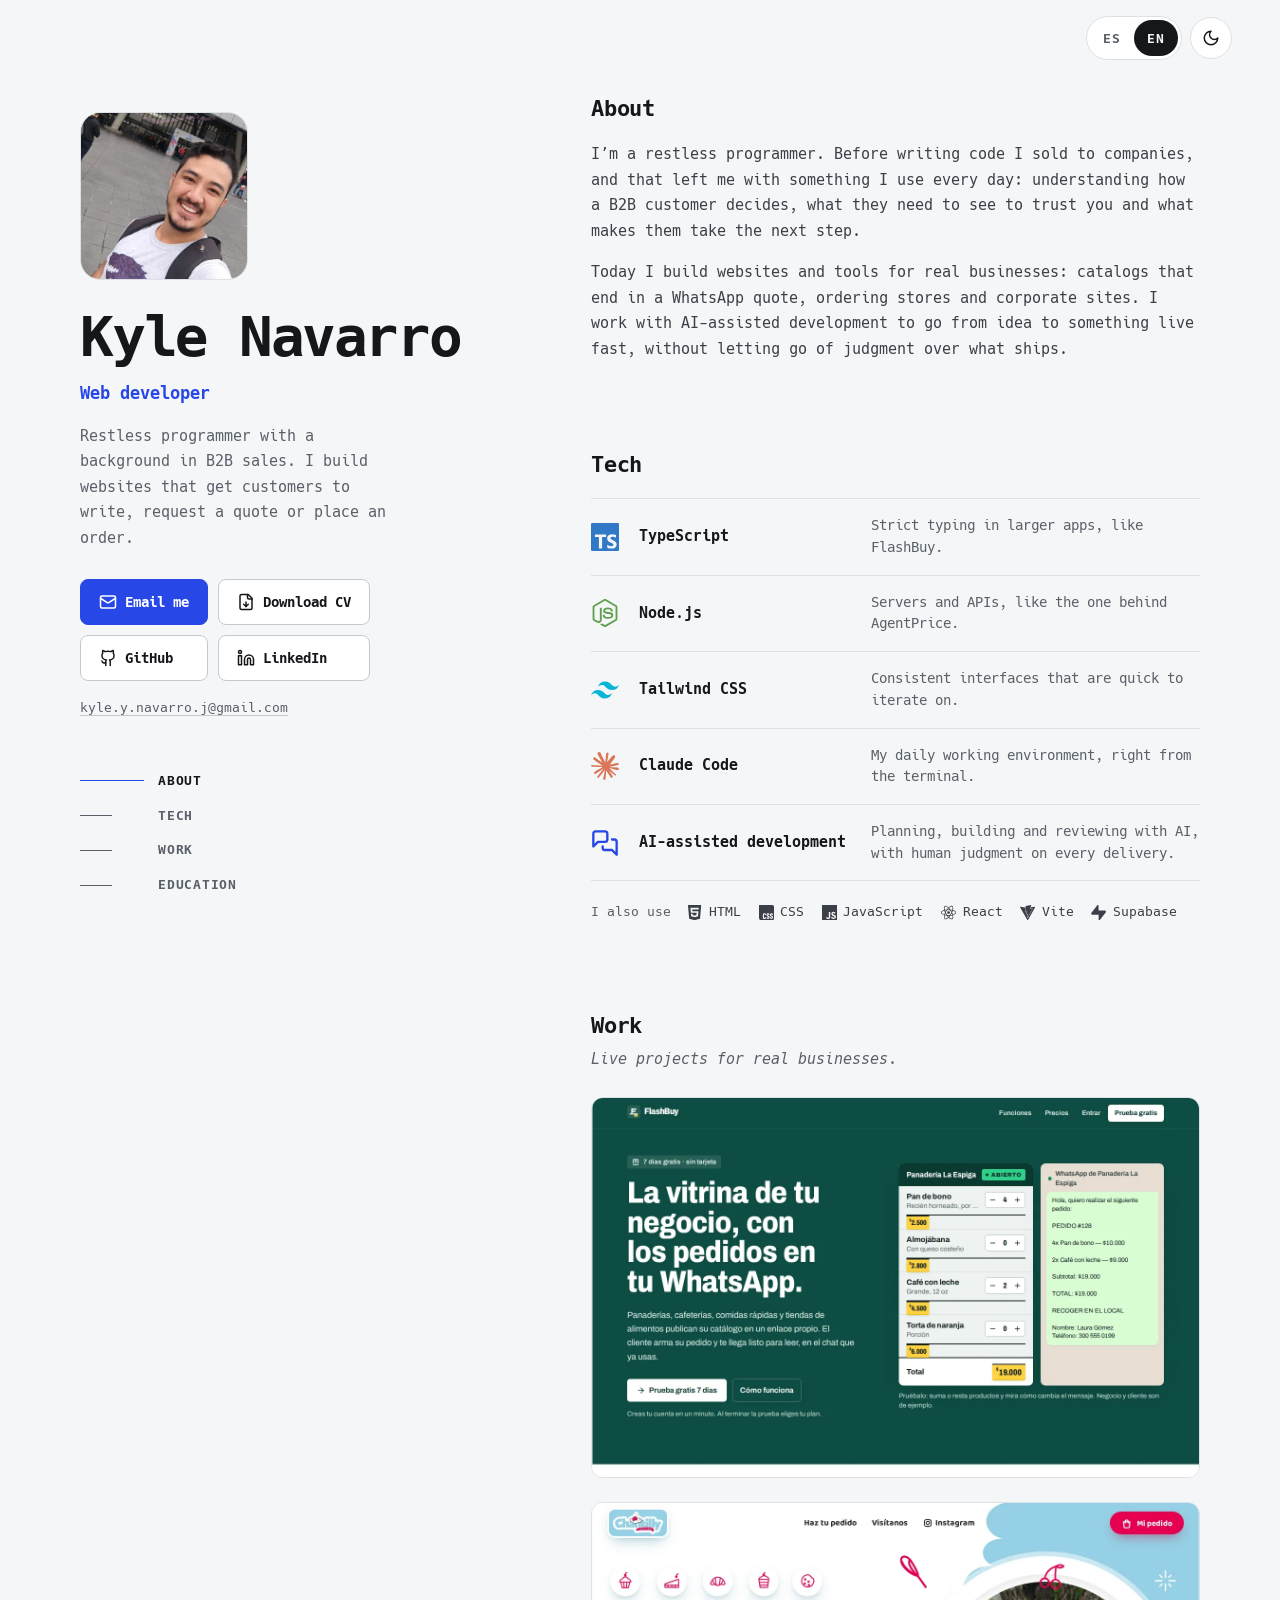
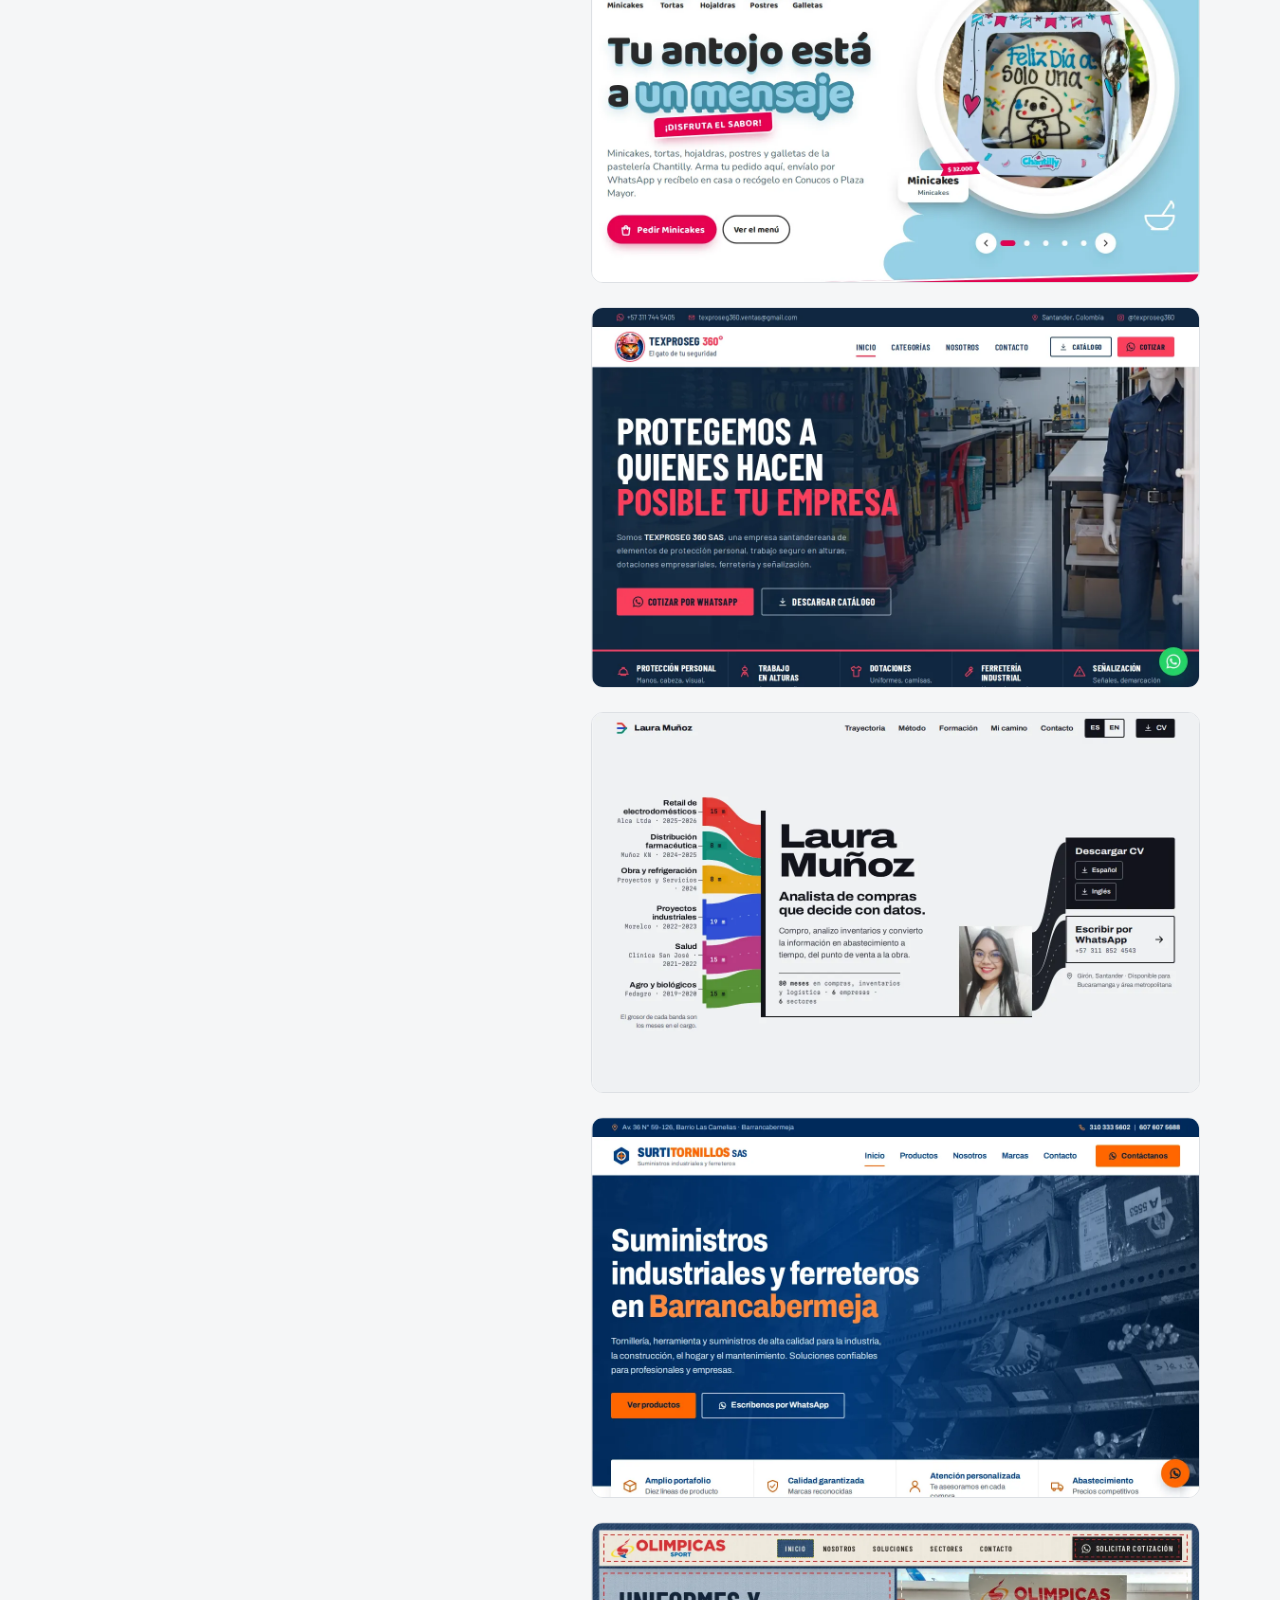
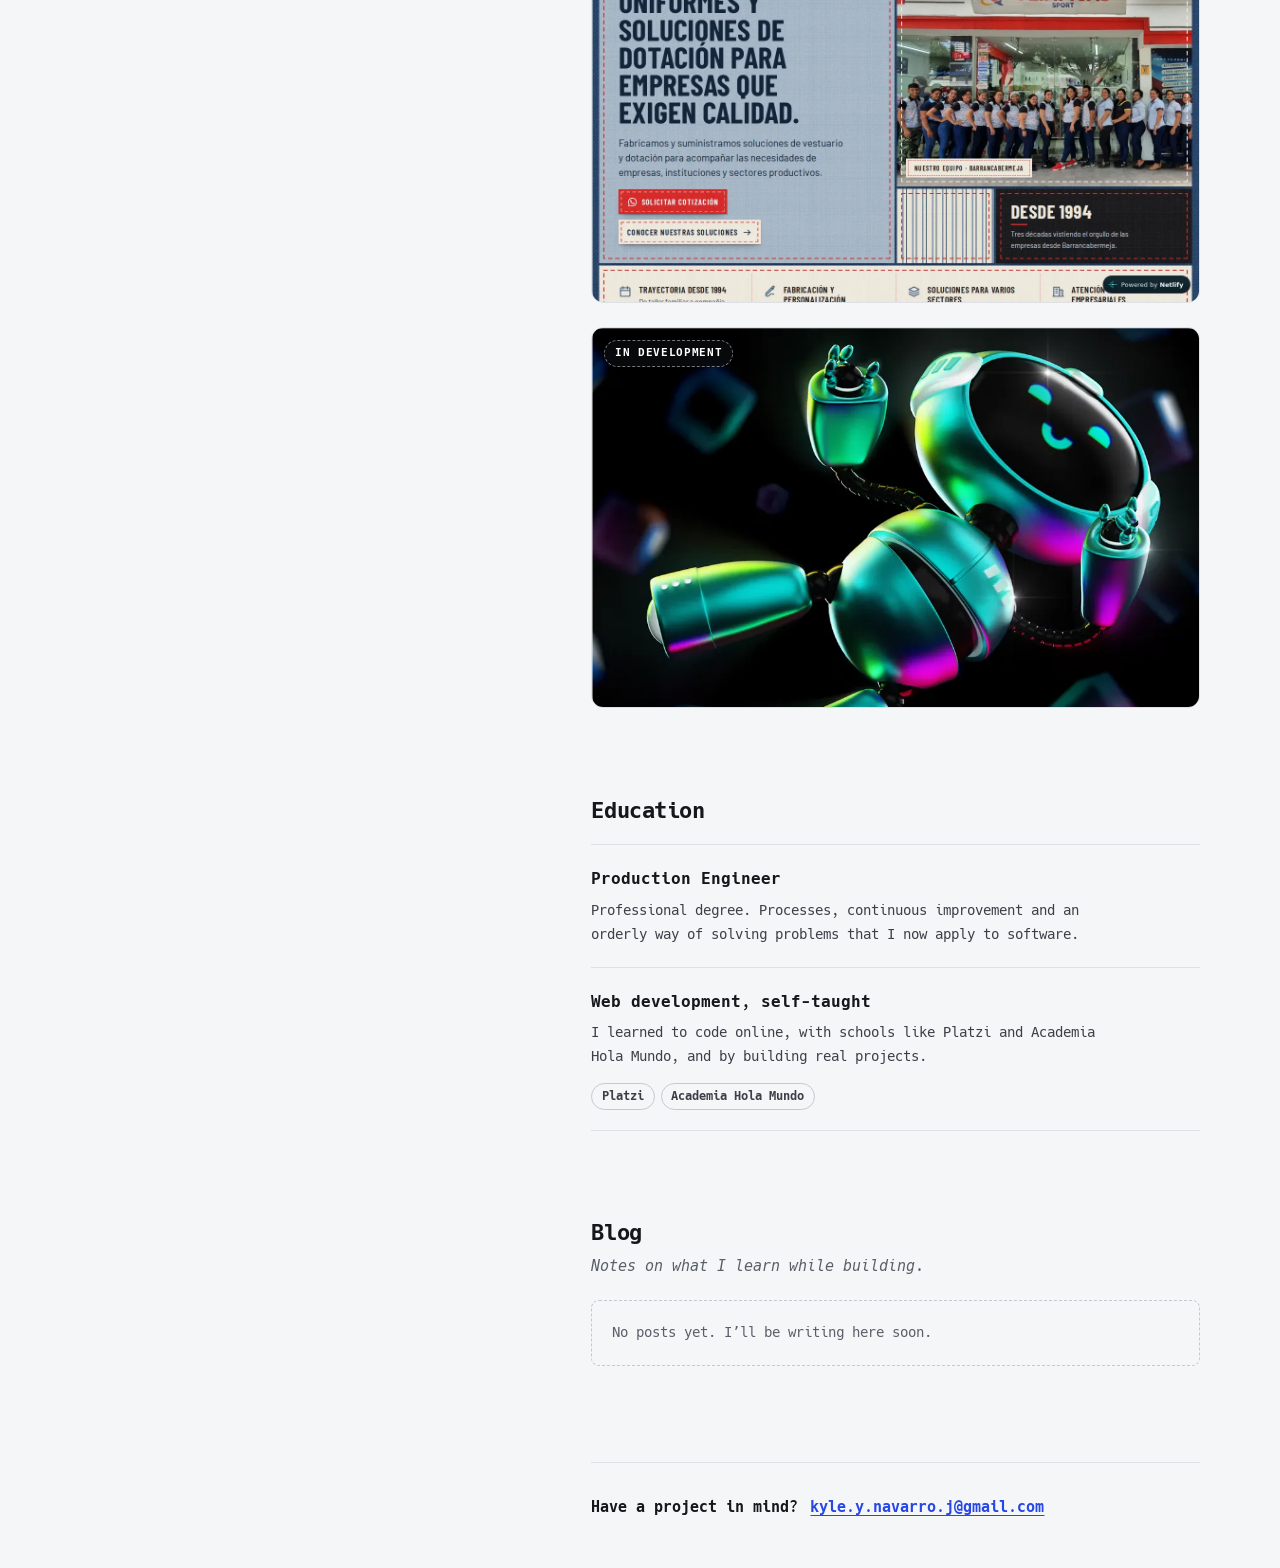
==== commit 7ef51e4e: "Quitar la nota del pie de página Co-Authored-By: Claude Opus 5.5 <noreply@anthropic.com>" ====
--- a/index.html
+++ b/index.html
@@ -321,7 +321,6 @@
           <span data-i18n="footer.cta">¿Tienes un proyecto en mente?</span>
           <a href="mailto:kyle.y.navarro.j@gmail.com?subject=Hola%20Kyle%2C%20vi%20tu%20portafolio" data-i18n-attr="href:hero.mailto">kyle.y.navarro.j@gmail.com</a>
         </p>
-        <p class="footer__note" data-i18n="footer.note">Hecho con HTML, CSS y JavaScript. Tipografía Hack.</p>
       </footer>
     </main>
   </div>
--- a/css/styles.css
+++ b/css/styles.css
@@ -906,11 +906,6 @@
   font-weight: 700;
 }
 .footer__cta a { overflow-wrap: anywhere; }
-.footer__note {
-  margin-top: 0.75rem;
-  color: var(--muted);
-  font-size: 0.75rem;
-}
 
 /* --- Cambio de tema con View Transitions -------------------------------- */
 
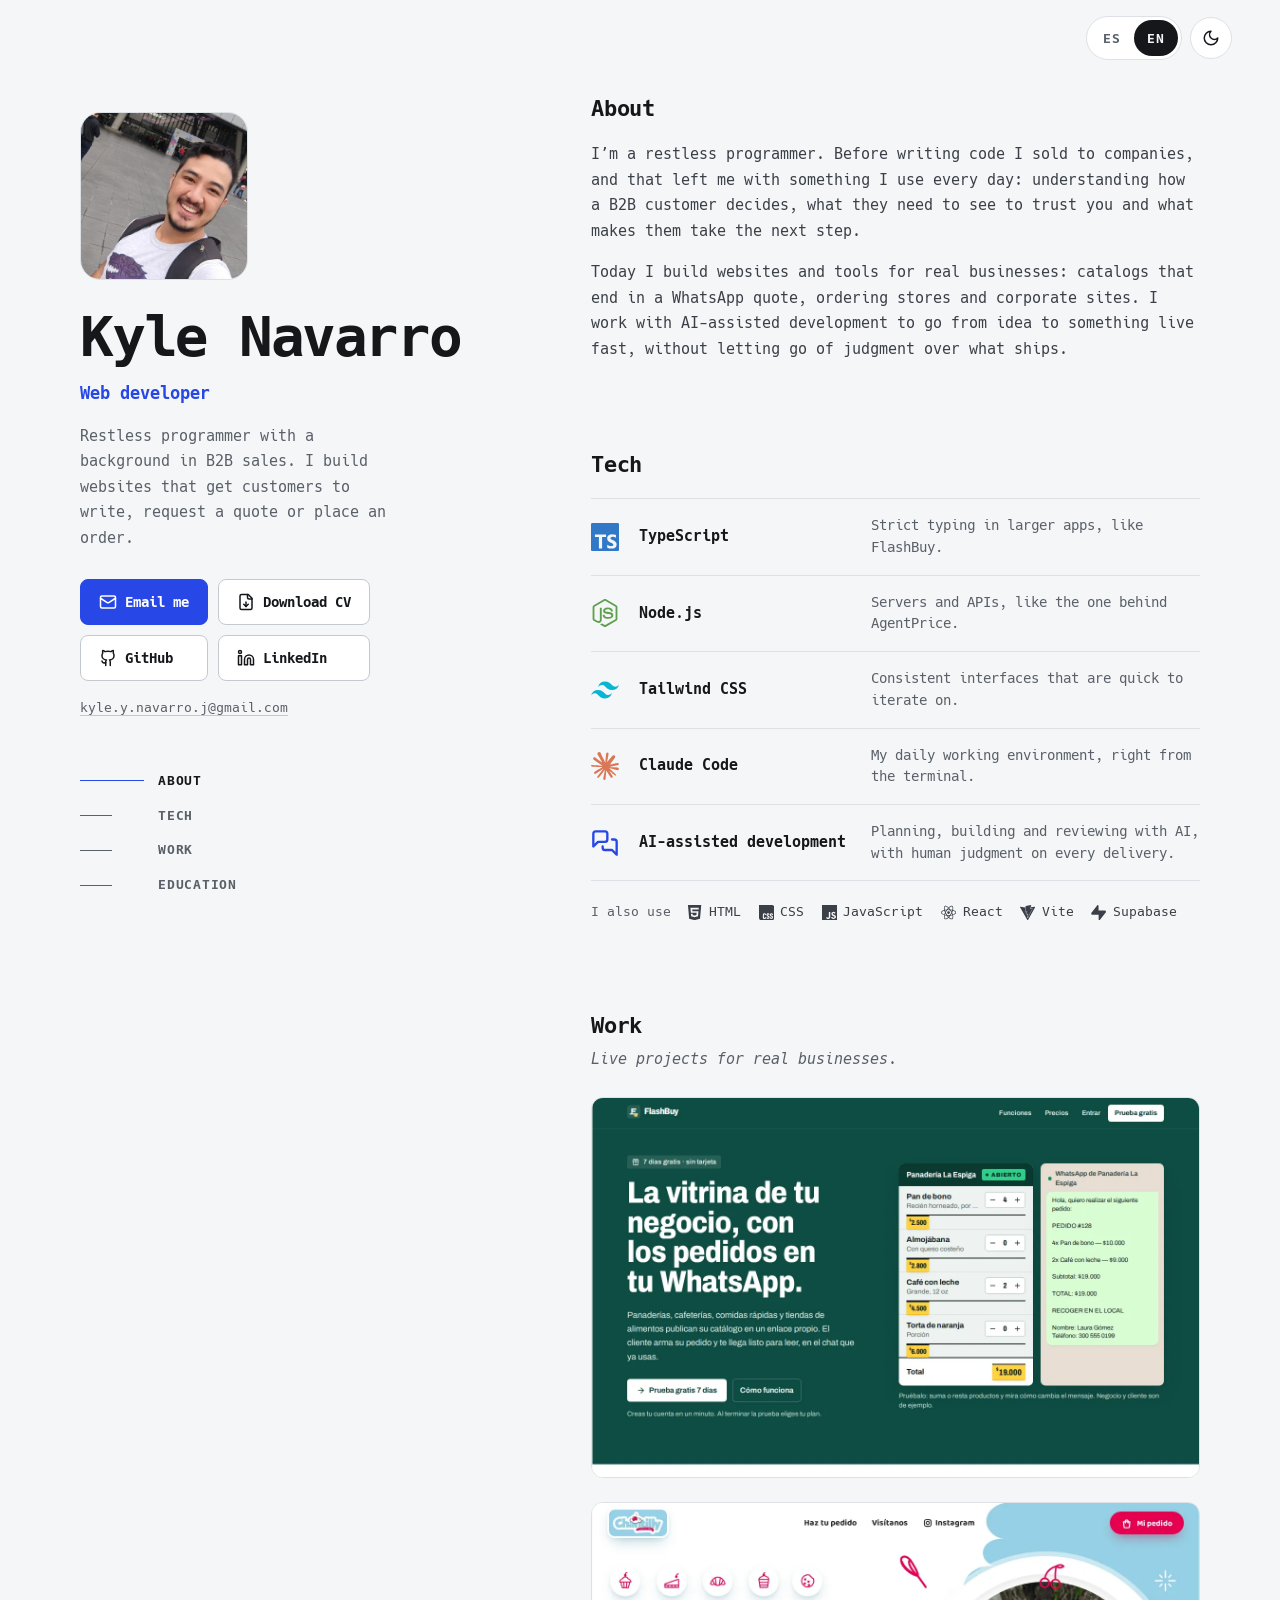
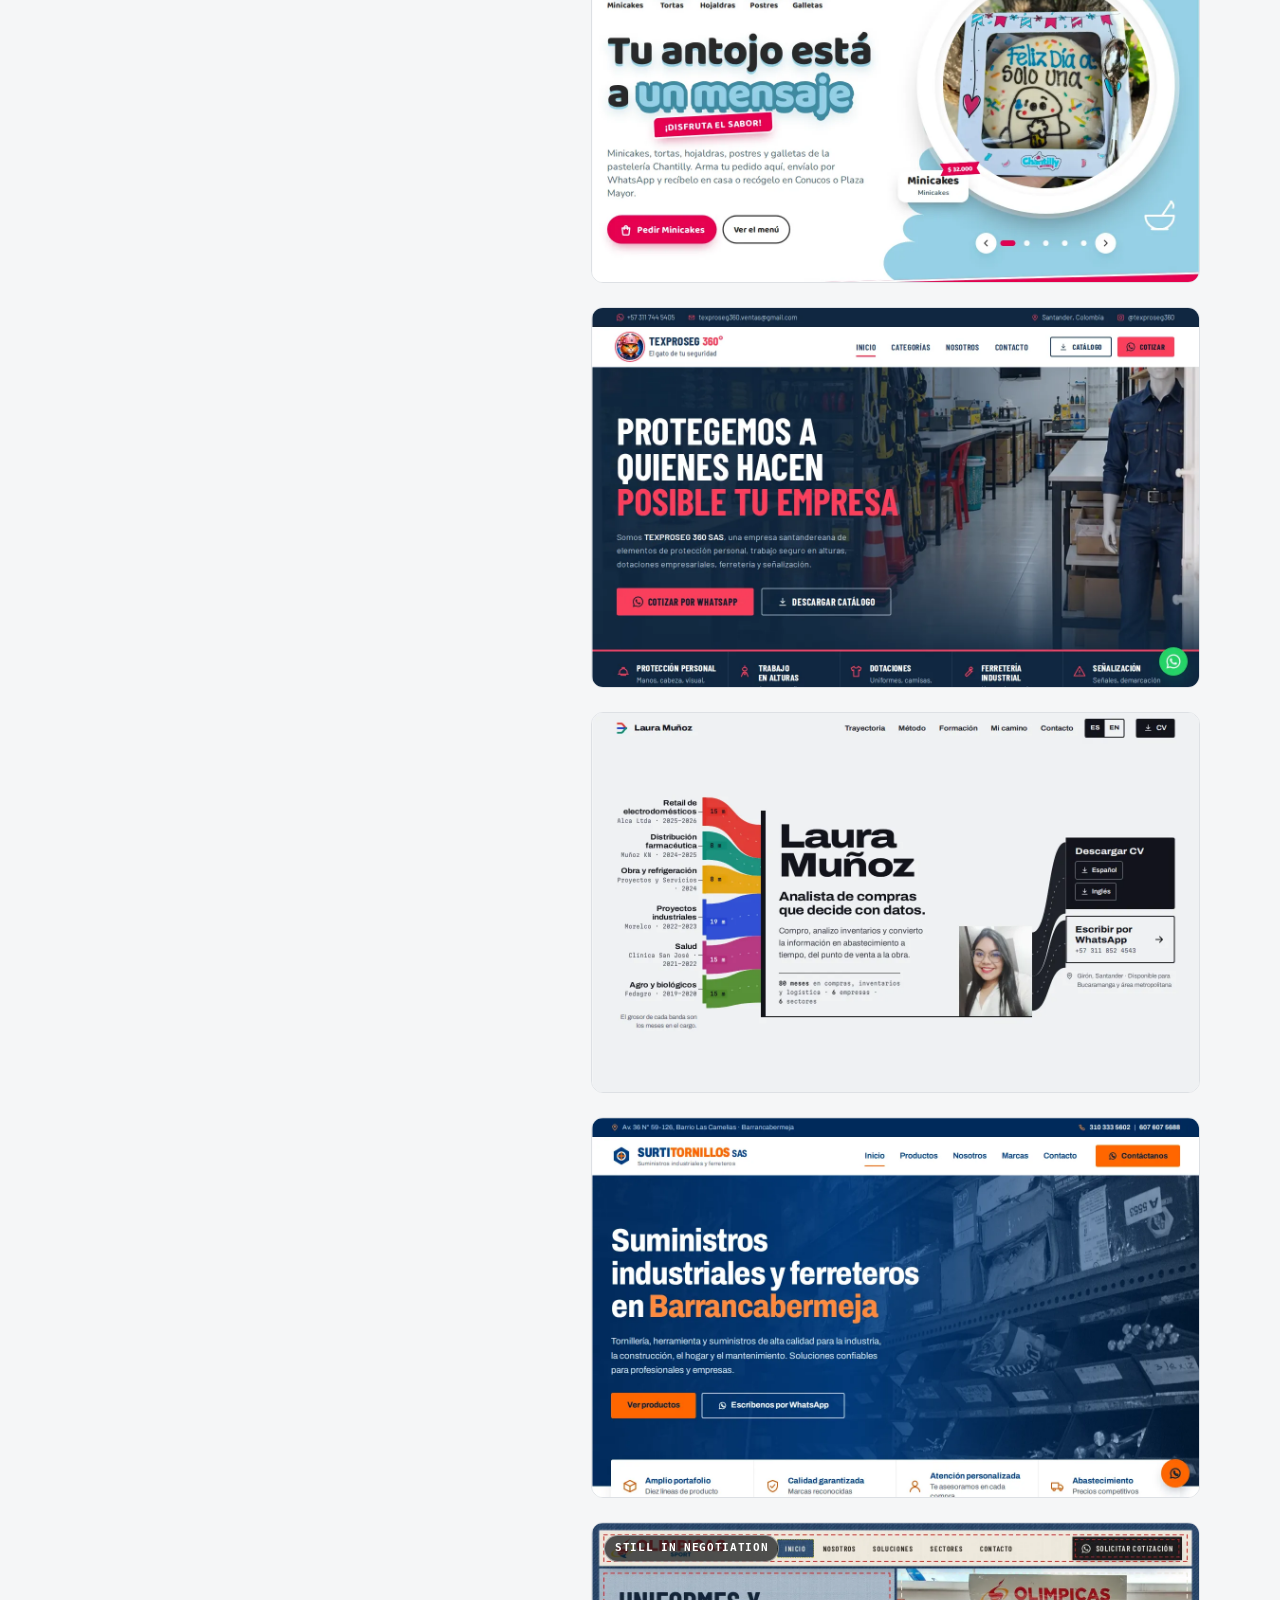
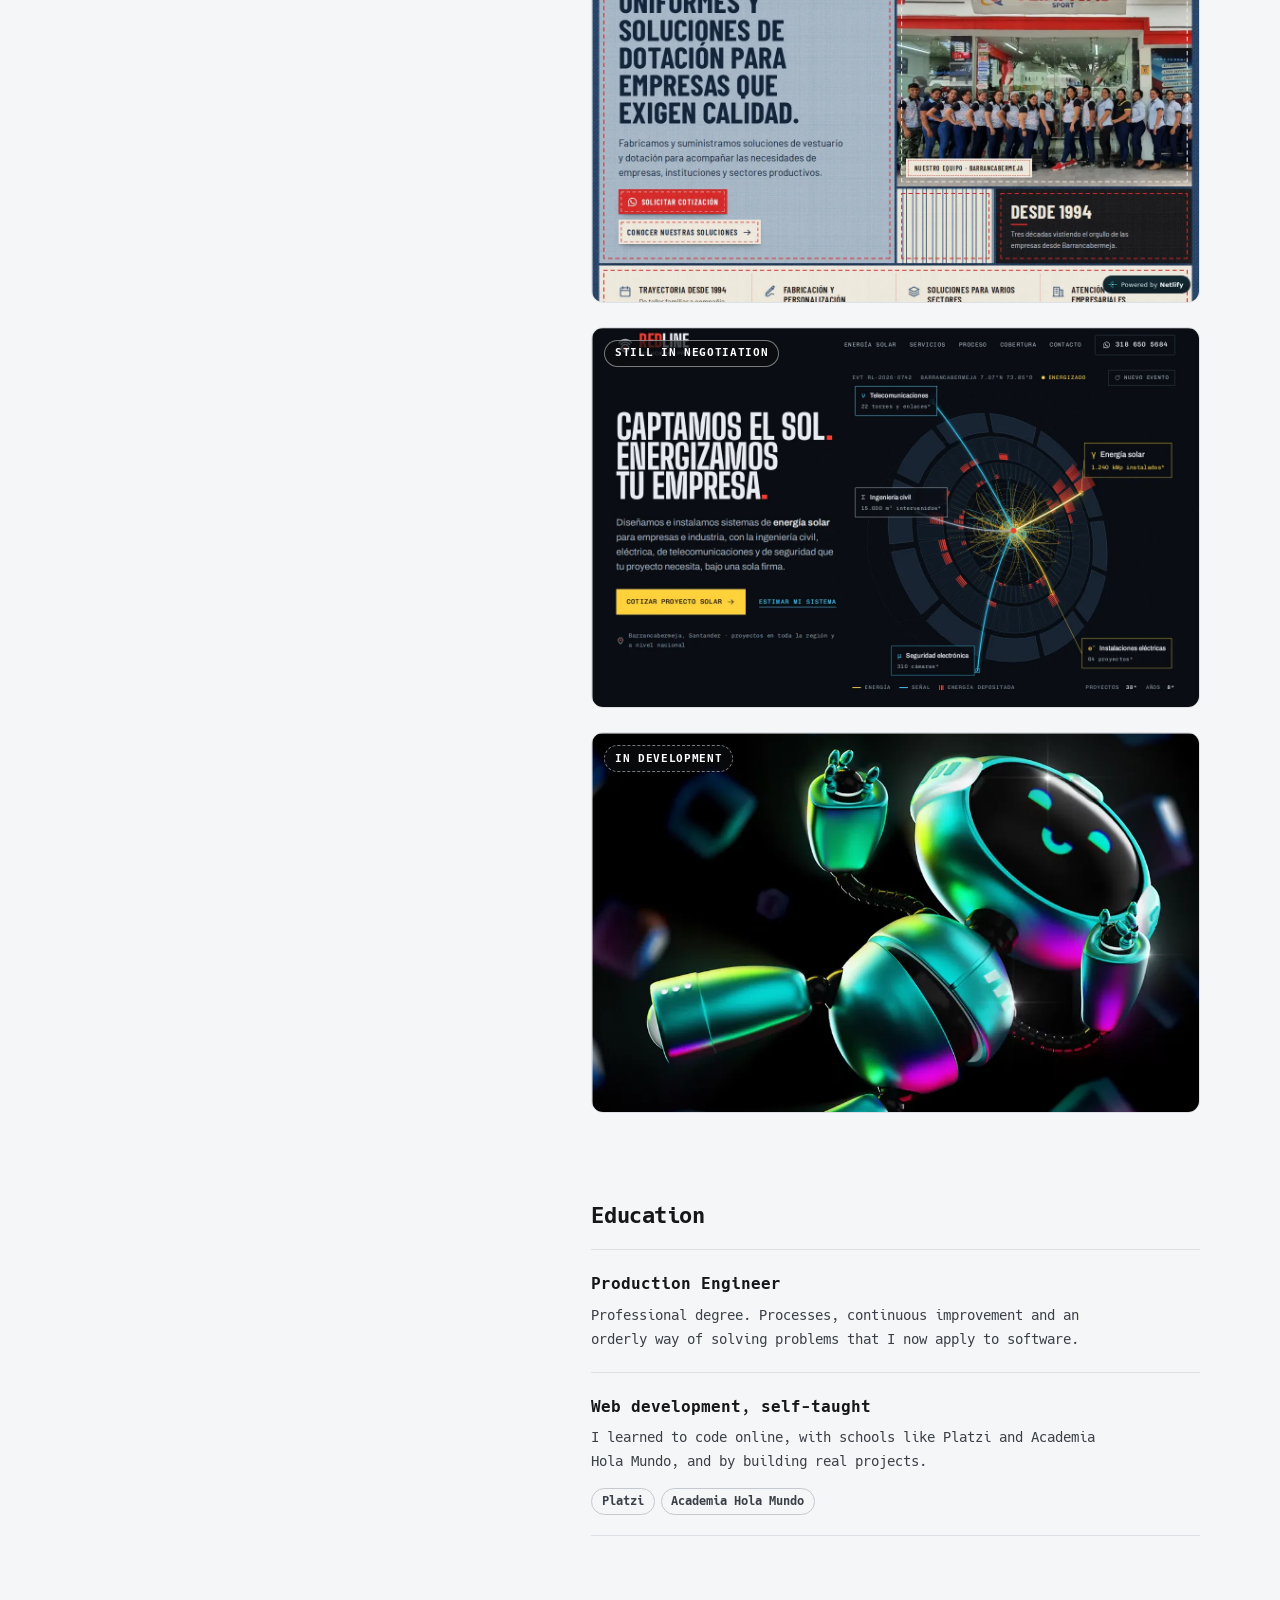
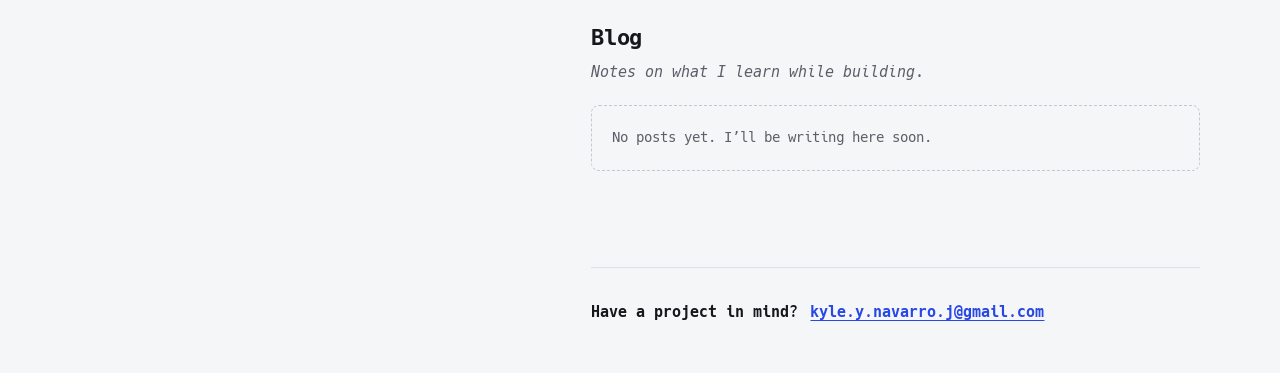
==== commit 2de06667: "Agregar Redline a proyectos y aviso de negociación en Redline y Olímpicas Sport Co-Authored-By: Clau" ====
--- a/index.html
+++ b/index.html
@@ -252,6 +252,7 @@
           <li class="project" data-reveal>
             <div class="project__media">
               <img src="img/proyectos/olimpicas.webp" width="1280" height="800" loading="lazy" decoding="async" alt="Captura de la página de inicio de Olímpicas Sport" data-i18n-attr="alt:work.alt.olimpicas">
+              <span class="status status--deal" data-i18n="work.negotiation">Aún en negociación</span>
               <button type="button" class="project__toggle" aria-expanded="false" aria-controls="info-olimpicas">
                 <span class="project__toggle-name">Olímpicas Sport</span>
                 <svg class="icon" aria-hidden="true"><use href="#i-plus"/></svg>
@@ -263,6 +264,27 @@
                 <p class="project__desc" data-i18n="work.olimpicas">Web institucional de una sola página para un fabricante de uniformes y dotación: qué fabrica, qué suministra y cómo cotizar. Sin frameworks.</p>
                 <ul class="tags tags--overlay" aria-label="Tecnologías" data-i18n-attr="aria-label:work.tagsLabel"><li>HTML</li><li>CSS</li><li>JavaScript</li><li>Netlify</li></ul>
                 <a class="btn btn--primary project__visit" href="https://olimpicassport.netlify.app/" target="_blank" rel="noopener">
+                  <span data-i18n="work.visit">Visitar proyecto</span>
+                  <svg class="icon" aria-hidden="true"><use href="#i-arrow"/></svg>
+                </a>
+              </div>
+            </div>
+          </li>
+          <li class="project" data-reveal>
+            <div class="project__media">
+              <img src="img/proyectos/redline.webp" width="1280" height="800" loading="lazy" decoding="async" alt="Captura de la página de inicio de Redline" data-i18n-attr="alt:work.alt.redline">
+              <span class="status status--deal" data-i18n="work.negotiation">Aún en negociación</span>
+              <button type="button" class="project__toggle" aria-expanded="false" aria-controls="info-redline">
+                <span class="project__toggle-name">Redline</span>
+                <svg class="icon" aria-hidden="true"><use href="#i-plus"/></svg>
+              </button>
+            </div>
+            <div class="project__info" id="info-redline">
+              <div class="project__info-inner">
+                <h3 class="project__name">Redline</h3>
+                <p class="project__desc" data-i18n="work.redline">Sitio institucional de una empresa de ingeniería en Barrancabermeja con énfasis en energía solar: estimador de sistema solar, mapa de cobertura y contacto por WhatsApp.</p>
+                <ul class="tags tags--overlay" aria-label="Tecnologías" data-i18n-attr="aria-label:work.tagsLabel"><li>HTML</li><li>CSS</li><li>JavaScript</li><li>GitHub Pages</li></ul>
+                <a class="btn btn--primary project__visit" href="https://redlinesport.netlify.app/" target="_blank" rel="noopener">
                   <span data-i18n="work.visit">Visitar proyecto</span>
                   <svg class="icon" aria-hidden="true"><use href="#i-arrow"/></svg>
                 </a>
--- a/css/styles.css
+++ b/css/styles.css
@@ -547,6 +547,9 @@
   object-fit: contain;
   transition: transform 400ms var(--ease-out);
 }
+/* Proyecto publicado pero aún sin cerrar con el cliente */
+.status.status--deal { border-style: solid; }
+
 /* AgentPrice: la imagen es fondo, no captura */
 .project--wip .project__media img { object-fit: cover; }
 
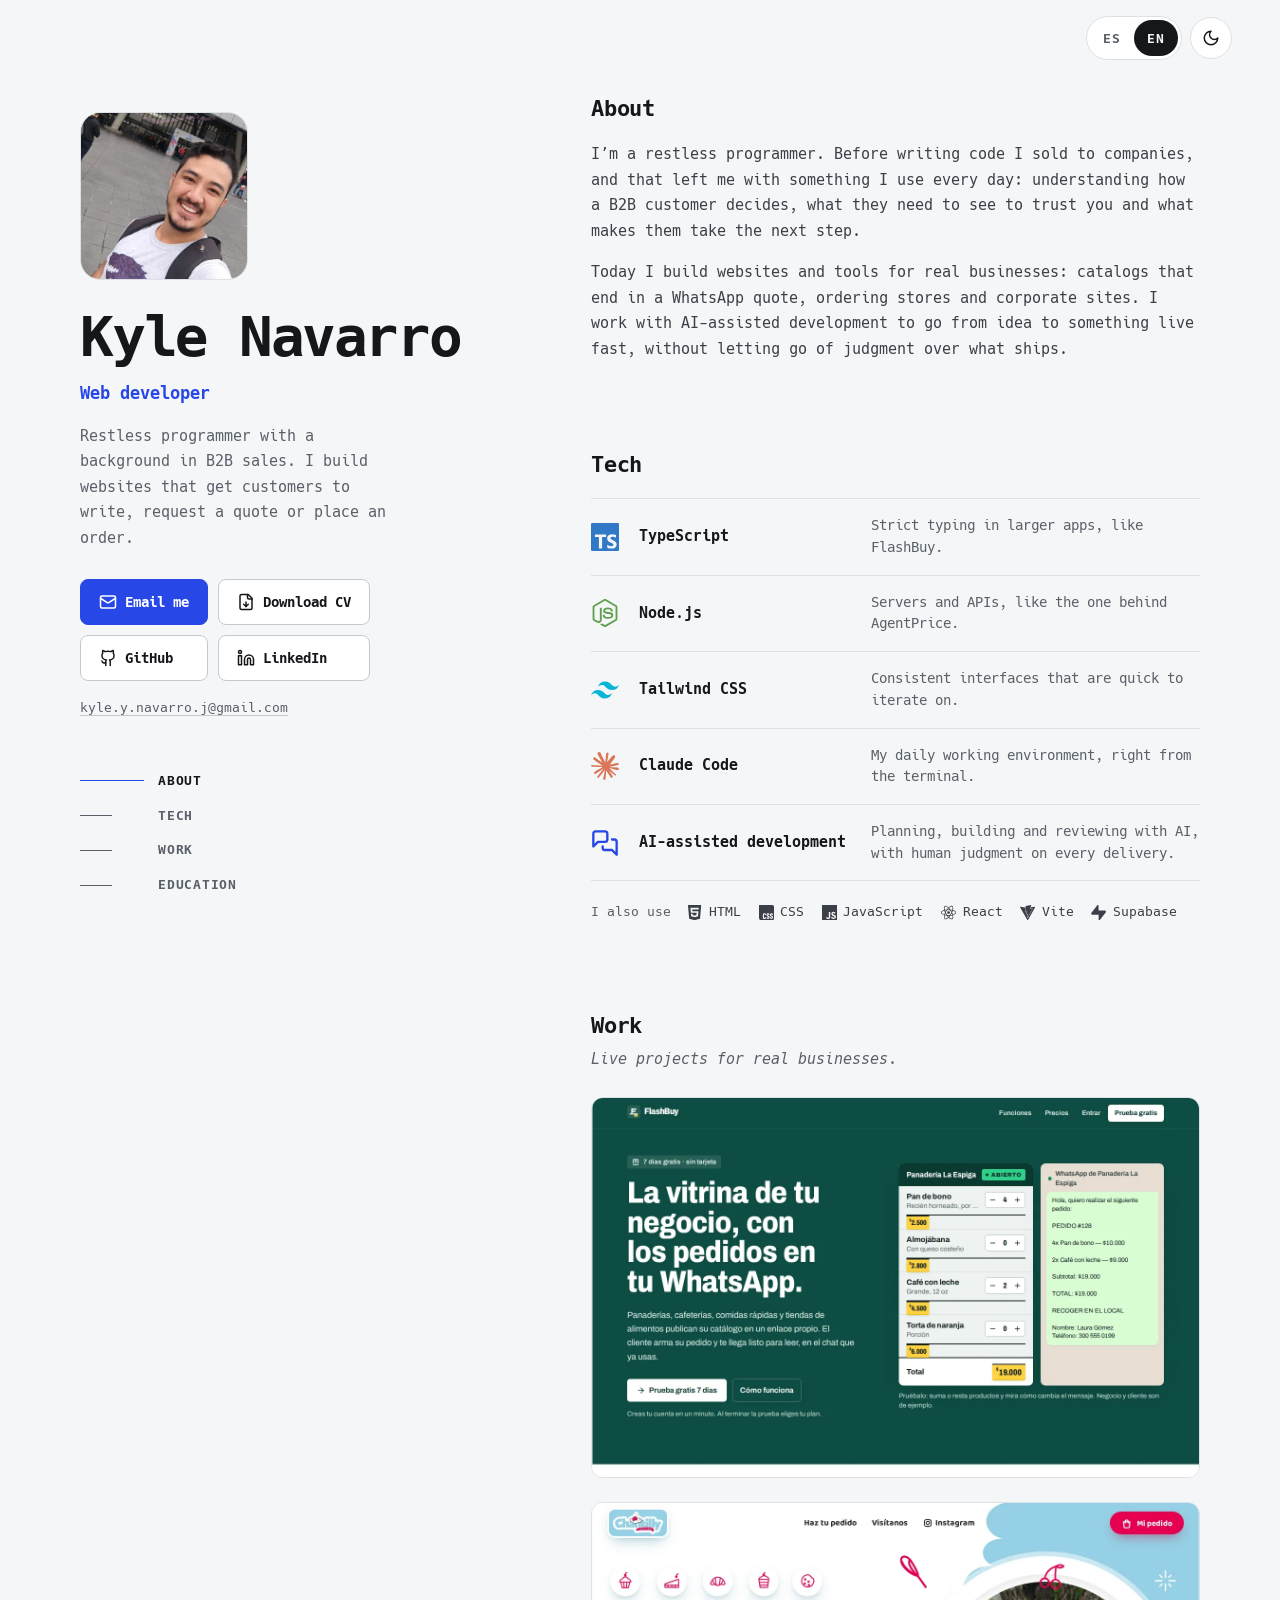
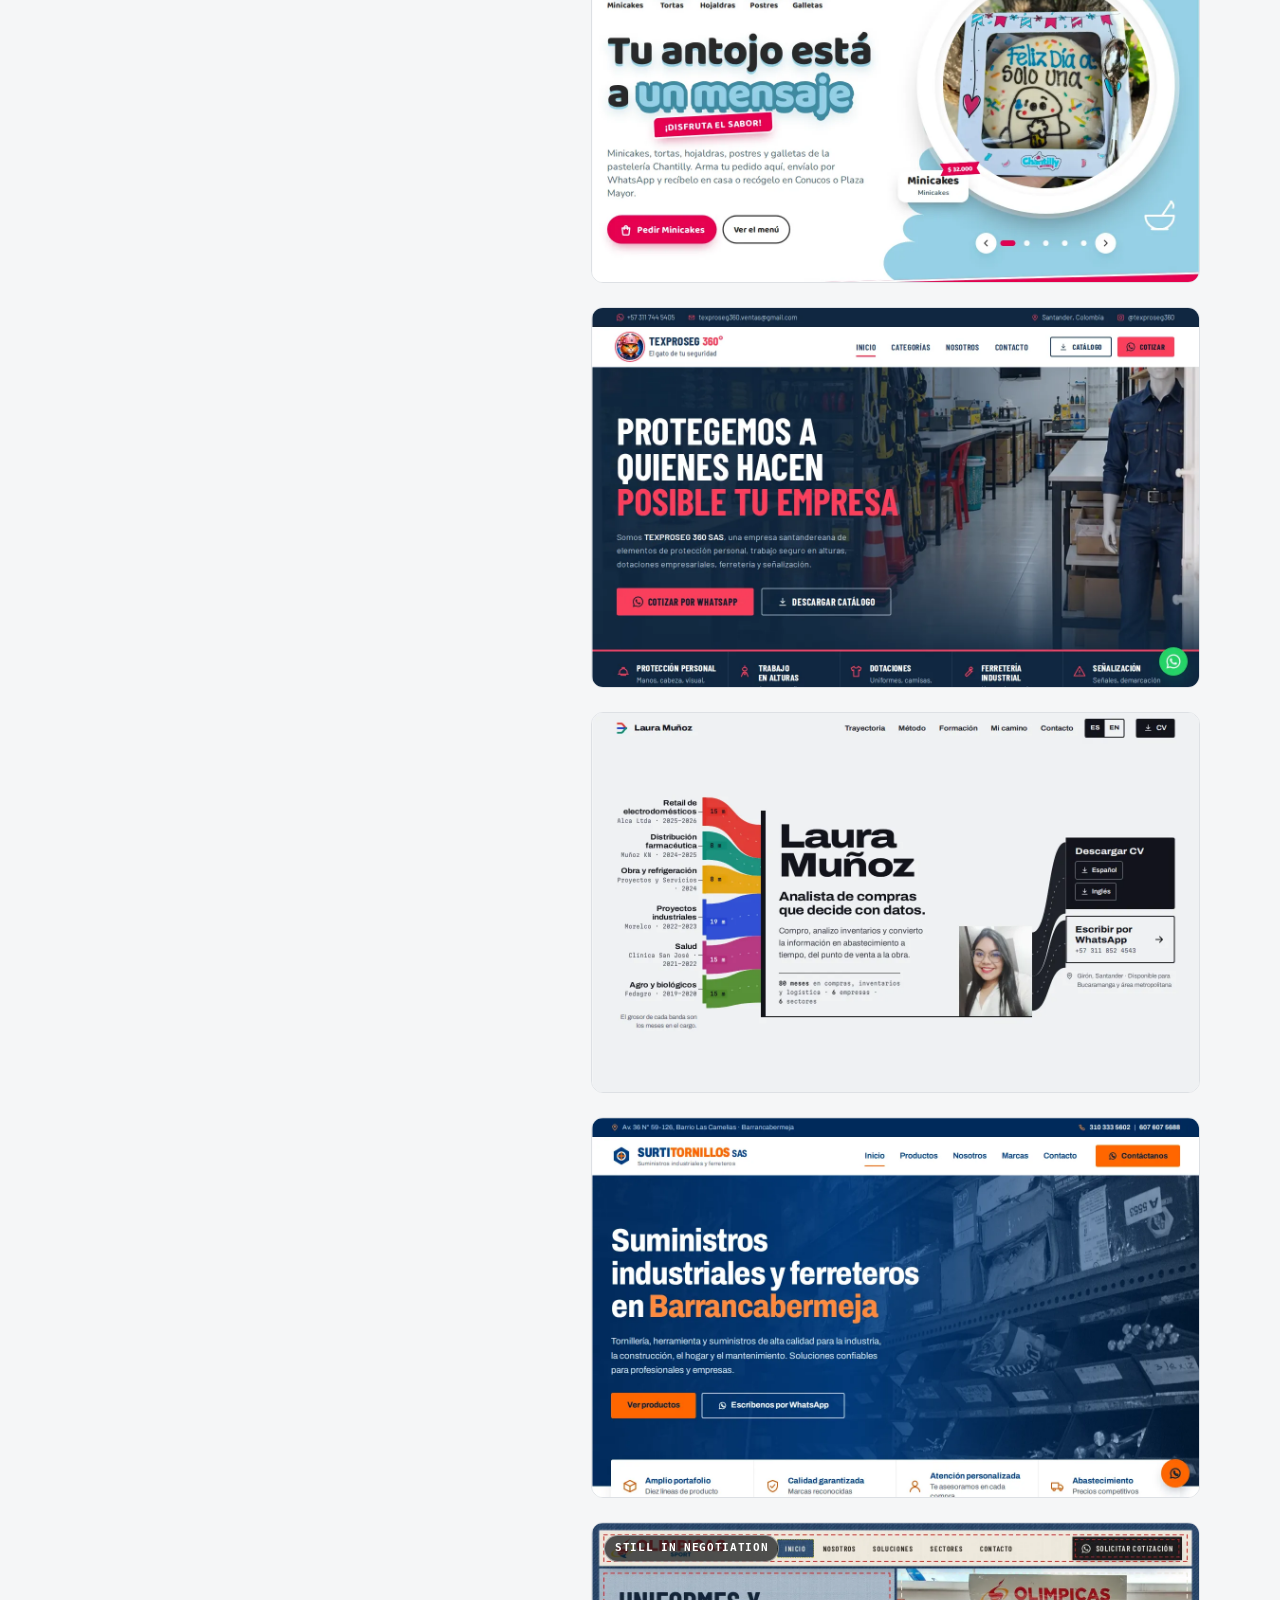
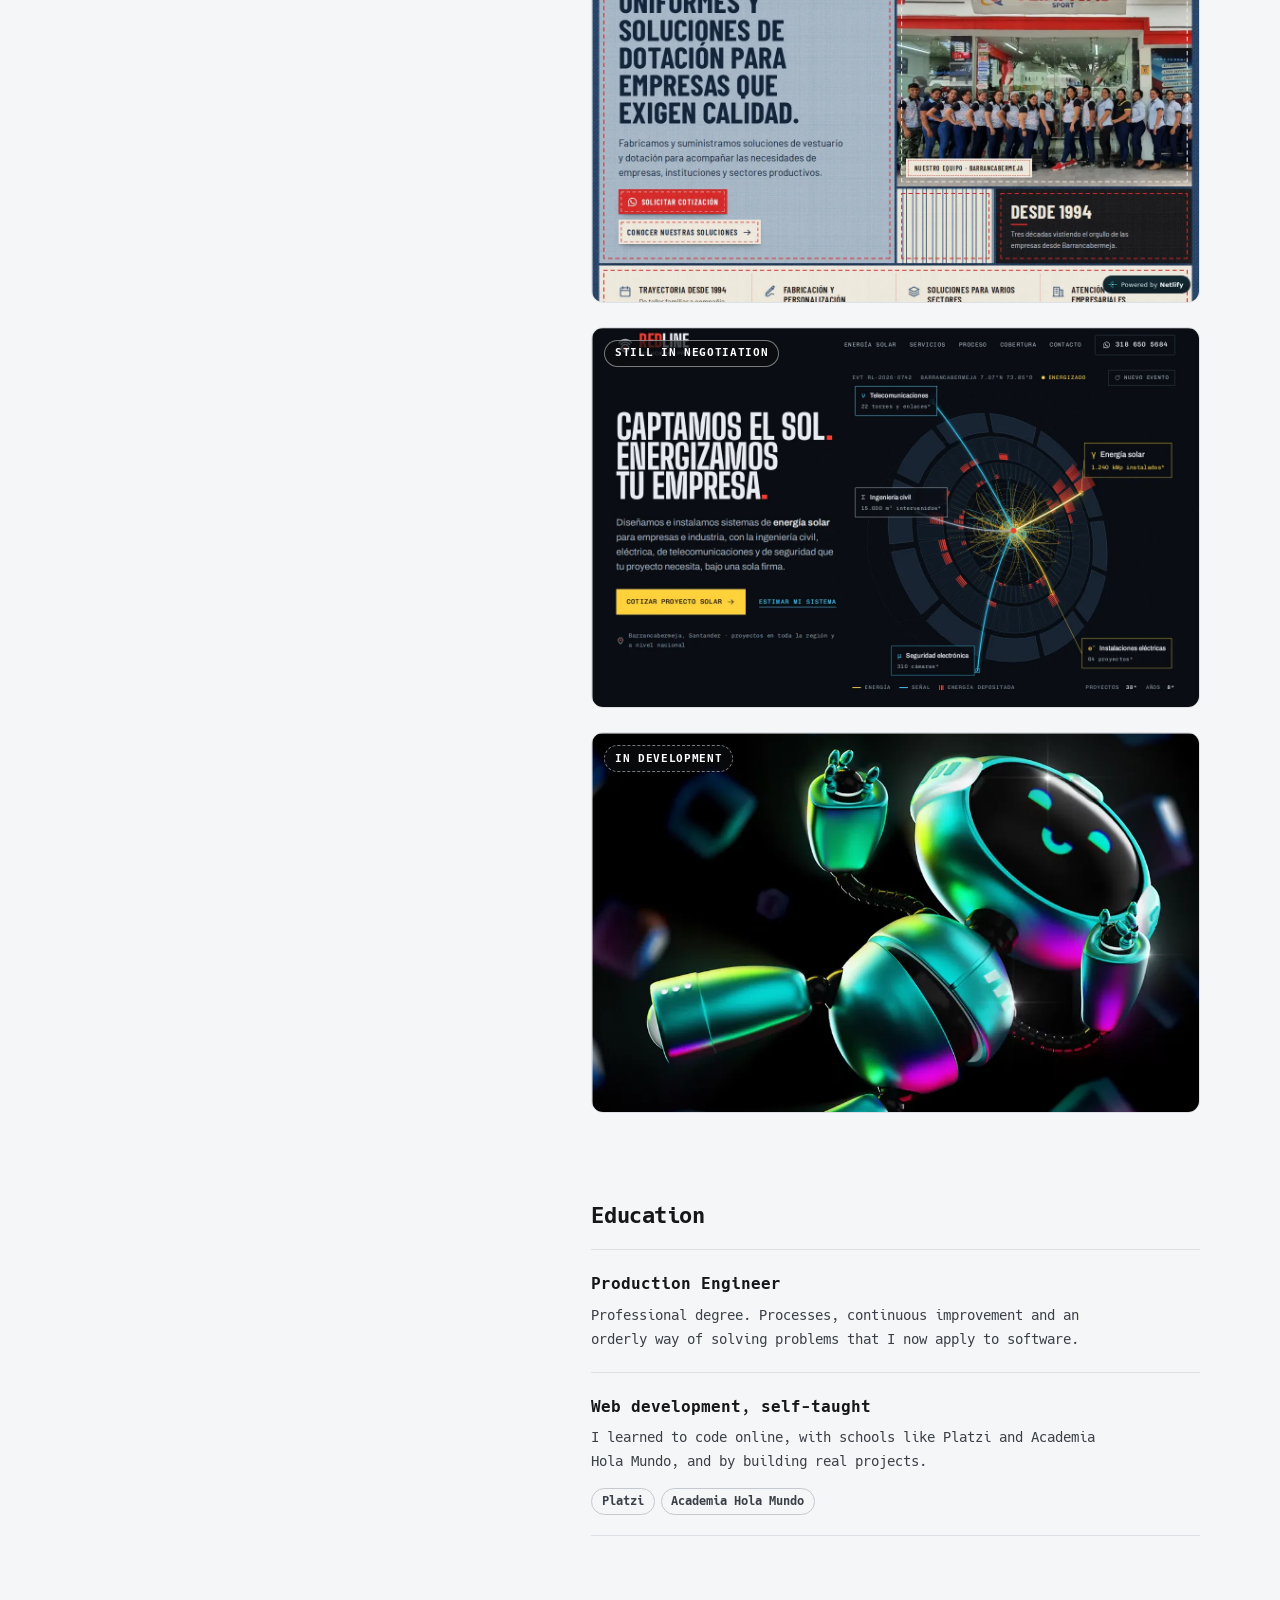
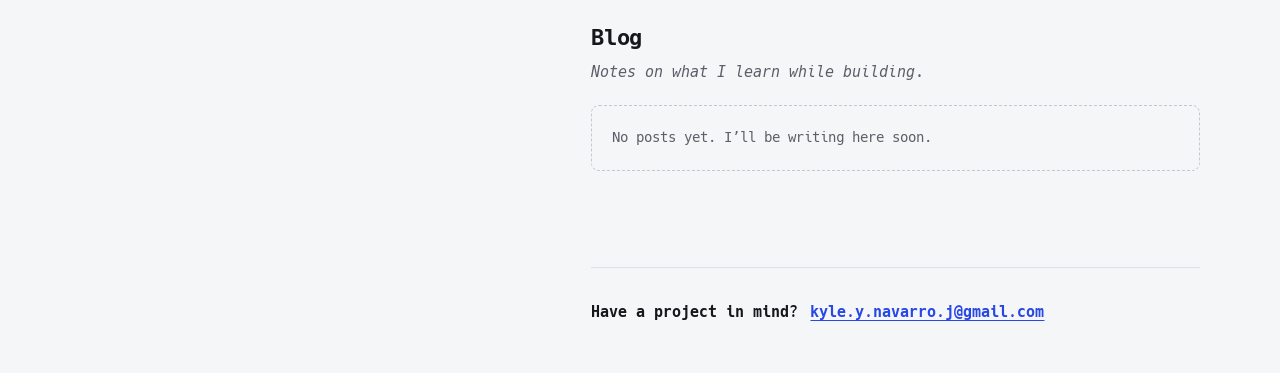
==== commit 739d4349: "Corregir el enlace de la card de Redline Co-Authored-By: Claude Opus 5.5 <noreply@anthropic.com>" ====
--- a/index.html
+++ b/index.html
@@ -284,7 +284,7 @@
                 <h3 class="project__name">Redline</h3>
                 <p class="project__desc" data-i18n="work.redline">Sitio institucional de una empresa de ingeniería en Barrancabermeja con énfasis en energía solar: estimador de sistema solar, mapa de cobertura y contacto por WhatsApp.</p>
                 <ul class="tags tags--overlay" aria-label="Tecnologías" data-i18n-attr="aria-label:work.tagsLabel"><li>HTML</li><li>CSS</li><li>JavaScript</li><li>GitHub Pages</li></ul>
-                <a class="btn btn--primary project__visit" href="https://redlinesport.netlify.app/" target="_blank" rel="noopener">
+                <a class="btn btn--primary project__visit" href="https://kylenavarro.github.io/redline-web/" target="_blank" rel="noopener">
                   <span data-i18n="work.visit">Visitar proyecto</span>
                   <svg class="icon" aria-hidden="true"><use href="#i-arrow"/></svg>
                 </a>
